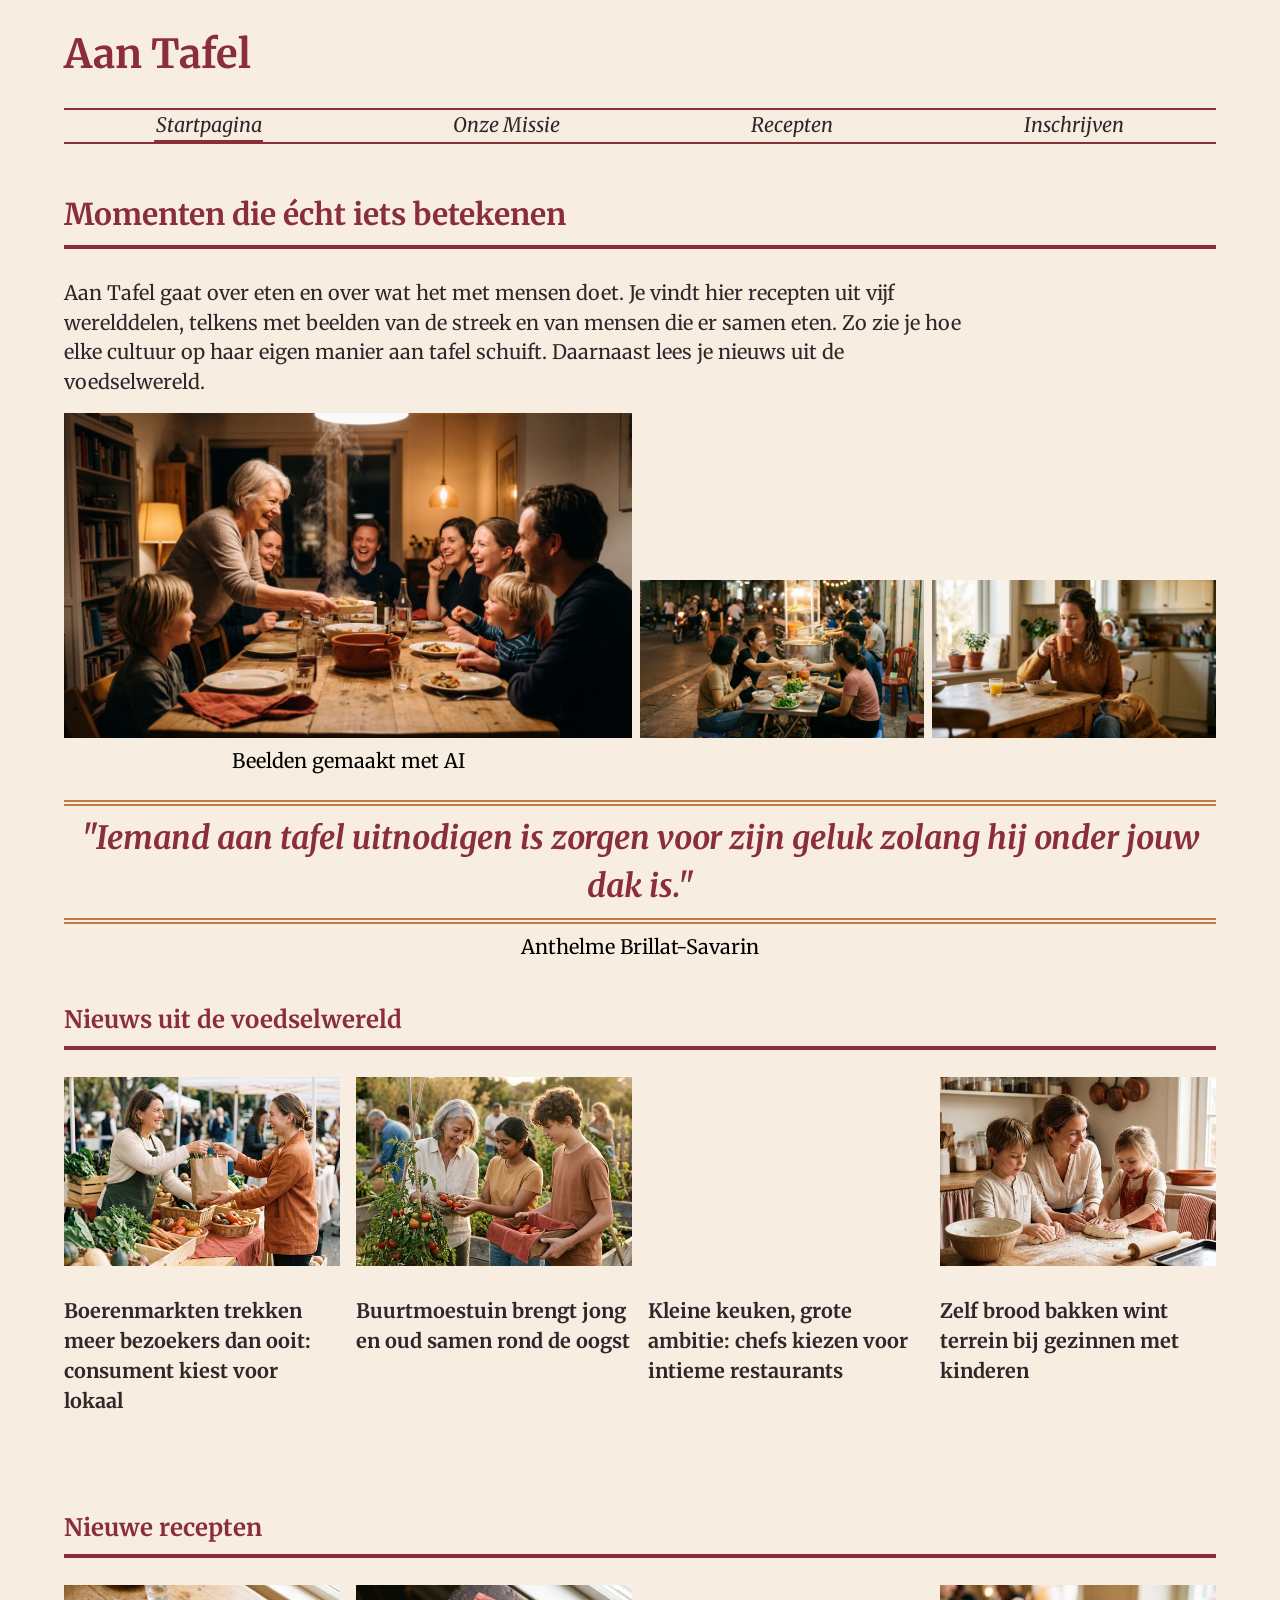
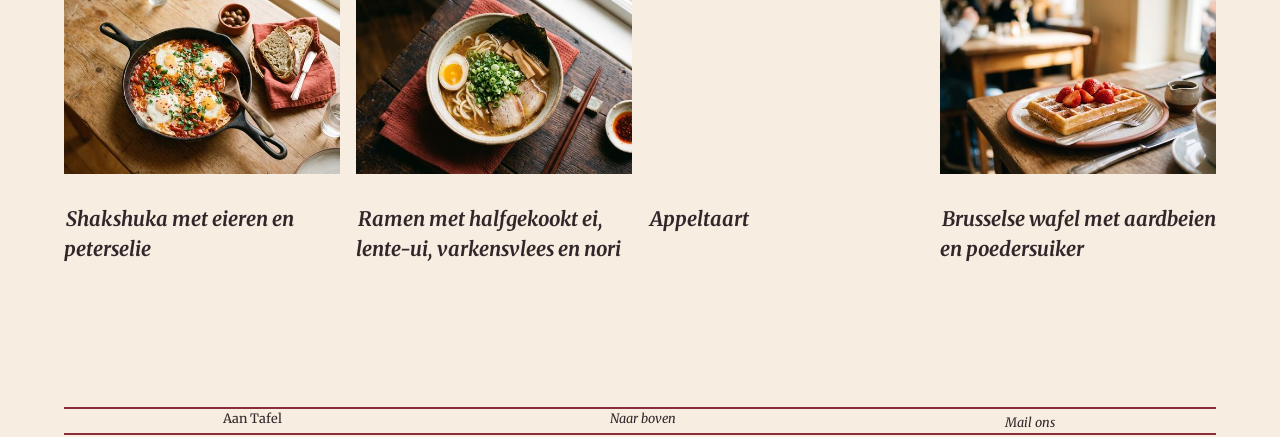
==== index.html @ e87b378e "Fix underlining bug, decrease lower big screen gap" ====
<!DOCTYPE html>
<html lang="nl">

<head>
    <meta charset="UTF-8">
    <meta name="viewport" content="width=device-width, initial-scale=1.0">
    <link rel="stylesheet" href="style.css">
    <title>Aan Tafel: startpagina</title>
</head>

<body>
    <header id="header">
        <h1>Aan Tafel</h1>
        <nav>
            <ul>
                <li id="current" class="make-header-underlining">
                    <a aria-current="page" href="index.html">Startpagina</a>
                </li>
                <li class="make-header-underlining">
                    <a href="onze-missie.html">Onze Missie</a>
                </li>
                <li>
                    <a href="recepten.html">Recepten</a>
                </li>
                <li>
                    <a href="inschrijven.html">Inschrijven</a>
                </li>
            </ul>
        </nav>
    </header>


    <main>


        <section class="homepage-top-pics">

            <h2>Momenten die écht iets betekenen</h2>
            <p>Aan Tafel gaat over eten en over wat het met mensen doet.
                Je vindt hier recepten uit vijf werelddelen, telkens met beelden van de streek
                en van mensen die er samen eten.
                Zo zie je hoe elke cultuur op haar eigen manier aan tafel schuift.
                Daarnaast lees je nieuws uit de voedselwereld.
            </p>


            <figure>

                <picture class="spans-for-tablet-desktop">
                    <source media="(min-width: 1024px)" srcset="img/startpagina/desktop/h1.jpg">
                    <source media="(min-width: 600px)" srcset="img/startpagina/tablet/h1.jpg">
                    <img src="img/startpagina/mobiel/h1.jpg" alt="Oma dient een dampend gerecht op aan een lachende familie van drie generaties.">
                </picture>

                <picture class="visible-from-tablet">
                    <source media="(min-width: 1024px)" srcset="img/startpagina/desktop/h2.jpg">
                    <img src="img/startpagina/tablet/h2.jpg" alt="Koppel deelt pasta en rode wijn aan een geruit tafelkleed in een trattoria.">
                </picture>

                <picture class="visible-from-tablet">
                    <source media="(min-width: 1024px)" srcset="img/startpagina/desktop/h3.jpg">
                    <img src="img/startpagina/tablet/h3.jpg" alt="Twee koppels delen mezze en vis op een terras aan zee bij zonsondergang.">
                </picture>

                <img class="visible-from-desktop" src="img/startpagina/desktop/h4.jpg" alt="Vrienden zitten 's avonds op lage plastic krukjes aan een straatkraampje in Hanoi en delen kommen pho en verse kruiden.">

                <img class="visible-from-desktop" src="img/startpagina/desktop/h5.jpg"
                    alt="Vrouw ontbijt met koffie aan de keukentafel terwijl haar golden retriever zijn kop op haar knie legt">

                <figcaption>Beelden gemaakt met AI</figcaption>

            </figure>

        </section>


        <figure>

            <blockquote>
                <p>"Iemand aan tafel uitnodigen is zorgen voor zijn geluk zolang
                    hij onder jouw dak is."
                </p>

            </blockquote>

            <figcaption>Anthelme Brillat-Savarin</figcaption>

        </figure>

        <section class="news">
            <h3>Nieuws uit de voedselwereld</h3>

            <article>
                <picture>
                    <source media="(min-width: 1024px)" srcset="img/startpagina/desktop/n1.jpg">
                    <source media="(min-width: 600px)" srcset="img/startpagina/tablet/n1.jpg">
                    <img src="img/startpagina/mobiel/n1.jpg"
                        alt="Verkoopster geeft een klant een papieren zak groenten mee op een boerenmarkt.">
                </picture>
                <h4>Boerenmarkten trekken meer bezoekers dan ooit: consument kiest voor lokaal</h4>
            </article>

            <article>
                <picture>
                    <source media="(min-width: 1024px)" srcset="img/startpagina/desktop/n2.jpg">
                    <source media="(min-width: 600px)" srcset="img/startpagina/tablet/n2.jpg">
                    <img src="img/startpagina/mobiel/n2.jpg"
                        alt="Buren van verschillende leeftijden oogsten samen tomaten in een buurttuin.">
                </picture>
                <h4>Buurtmoestuin brengt jong en oud samen rond de oogst</h4>
            </article>

            <article class="visible-from-tablet">
                <picture>
                    <source media="(min-width: 1024px)" srcset="img/startpagina/desktop/n3.jpg">
                    <img src="img/startpagina/tablet/n3.jpg"
                        alt="Chef werkt met een pincet een bord af in een kleine restaurantkeuken.">
                </picture>
                <h4>Kleine keuken, grote ambitie: chefs kiezen voor intieme restaurants</h4>
            </article>

            <article class="visible-from-desktop">

                <img src="img/startpagina/desktop/n4.jpg"
                    alt="Moeder en twee kinderen kneden samen brooddeeg op een bebloemde tafel.">

                <h4>Zelf brood bakken wint terrein bij gezinnen met kinderen</h4>
            </article>

        </section>


        <section class="new-recipes">

            <h3>Nieuwe recepten</h3>

            <article>
                <picture>
                    <source media="(min-width: 1024px)" srcset="img/startpagina/desktop/r1.jpg">
                    <source media="(min-width: 600px)" srcset="img/startpagina/tablet/r1.jpg">
                    <img src="img/startpagina/mobiel/r1.jpg"
                        alt="Shakshuka in een gietijzeren pan, met brood ernaast.">
                </picture>
                <h4><a href="recepten.html#shakshuka">Shakshuka met eieren en peterselie</a></h4>
            </article>

            <article>
                <picture>
                    <source media="(min-width: 1024px)" srcset="img/startpagina/desktop/r2.jpg">
                    <source media="(min-width: 600px)" srcset="img/startpagina/tablet/r2.jpg">
                    <img src="img/startpagina/mobiel/r2.jpg" alt="Ramen in een kom.">
                </picture>
                <h4><a href="recepten.html#ramen">Ramen met halfgekookt ei, lente-ui, varkensvlees en nori</a></h4>
            </article>

            <article class="visible-from-tablet">
                <picture>
                    <source media="(min-width: 1024px)" srcset="img/startpagina/desktop/r3.jpg">
                    <img src="img/startpagina/tablet/r3.jpg"
                        alt="Appeltaart met rasterdeeg op een geruit doek, met een stuk op een bordje.">
                </picture>
                <h4><a href="recepten.html#apple-pie">Appeltaart</a></h4>
            </article>

            <article class="visible-from-desktop">

                <img src="img/startpagina/desktop/r4.jpg" alt="Brusselse wafel in een gezellig café.">

                <h4><a href="recepten.html#waffle">Brusselse wafel met aardbeien en poedersuiker</a></h4>
            </article>

        </section>

    </main>


    <footer>

        <p>Aan Tafel</p>

        <a href="#header">Naar boven</a>

        <address>
            <a href="mailto:jonathan.smeets@student.ucll.be">Mail ons</a>
        </address>

    </footer>


</body>

</html>
---- style.css ----
@font-face{
    font-family: "merriweather";
    src: url("fonts/merriweather-bold-italic.woff2");
    font-weight: 700;
    font-style: italic;
}

@font-face{
    font-family: "merriweather";
    src: url("fonts/merriweather-bold.woff2");
    font-weight: 700;
    font-style: normal;
}

@font-face{
    font-family: "merriweather";
    src: url(fonts/merriweather-italic.woff2);
    font-weight: 400;
    font-style: italic;
}

@font-face{
    font-family: "merriweather";
    src: url(fonts/merriweather-regular.woff2);
    font-weight: 400;
    font-style: normal;
}

:root{
    --font-fam: "merriweather";
    --text-color:#33262A;
    --primary-accent: #8A2E3B;
    --secondary-accent: #C27A45;
    --background-color: #f7eee1;
    --primary-gap: 1.8rem;
    --secondary-gap: 1.5rem;
    --tertiary-gap: 1rem;
    --fourth-gap: 0.5rem;
    --par-line-height: 1.5;
    --font-size-extra-large: 2rem;
    --font-size-large: 1.5rem;
    --font-size-medium: 1.2rem;
    --font-size-regular: 1rem;
    --font-size-small: 0.8rem;
    --font-size-a: 1rem;
    --font-max-h1: 2.5rem;
    --font-max-h2: 1.875rem;
    --font-max-h3: 1.5rem;
    --font-max-h4: 1.245rem;
    --font-max-small: 1rem;
    --font-max-p: 1.245rem;
    --font-max-a: 1.245rem;
    --font-scaling-value: 1dvw;
    --special-small-margin: 0.1rem;
}

*{
    margin: 0;
    padding: 0;
    box-sizing: border-box;
}

nav ul{
    list-style: none;
}

img, picture, blockquote{
    max-width: 100%;
    max-height: 100%;
    height: 100%;
    width: 100%;
}

img{
    object-fit: cover;
}


body{
    display: flex;
    flex-direction: column;
    gap: var(--primary-gap);
    background-color: var(--background-color);
    font-family: var(--font-fam);
    min-height: 100dvh;
    line-height: var(--par-line-height);
}

section, article, aside, figure, main, div{
    display: grid;
}

main{
    gap: var(--secondary-gap);
}

main, header, footer{
    width: 96dvw;
    margin: auto;
}

section, article, aside{
    gap: var(--tertiary-gap);
}

figure{
    gap: var(--fourth-gap);
}

#current{
    border-bottom: 0.15rem solid var(--primary-accent);
}

ol{
    margin-left: 1rem;
}

li{
    max-width: 70ch;
}



/*Text related styling*/

em{
    font-family: var(--font-fam);
    font-weight: 700;
    margin-left: var(--special-small-margin);
    margin-right: var(--special-small-margin);
}

figcaption{
    font-size: clamp(var(--font-size-small), var(--font-scaling-value) + var(--font-size-small), var(--font-max-p));
}

p{
    font-family: var(--font-fam);
    color: var(--text-color);
    font-size: clamp(var(--font-size-regular), var(--font-scaling-value) + var(--font-size-regular), var(--font-max-p));
    max-width: 70ch;
}

h1, h2, h3, h4, h5{
    font-family: var(--font-fam);
    padding-bottom: 0.5rem;
}

h1, h2, h3{
    color: var(--primary-accent);
}

h1{
    font-size: clamp(var(--font-size-extra-large), var(--font-scaling-value) + var(--font-size-extra-large), var(--font-max-h1));
    margin-top: 1.5rem;
    margin-bottom: 1rem;

}

h2, h3{
    border-bottom: 0.25rem solid var(--primary-accent);
    width: 100%;
}

h2{
    font-size: clamp(var(--font-size-large), var(--font-scaling-value) + var(--font-size-large), var(--font-max-h2));
    margin-top: 1.2rem;
    margin-bottom: 0.8rem;
}

h3{
    font-size: clamp(var(--font-size-medium), var(--font-scaling-value) + (var(--font-size-medium)), var(--font-max-h3));
    margin-top: 1rem;
    margin-bottom: 0.7rem;
}


h4{
    font-size: clamp(var(--font-size-regular), var(--font-scaling-value) + var(--font-size-medium), var(--font-max-h4));
    color: var(--text-color);
    margin-top: 0.9rem;
    margin-bottom: 0.6rem;
}

h5{
    margin-top: 0.8rem;
    margin-bottom: 0.4rem;
    font-size: clamp(var(--font-size-regular), var(--font-scaling-value) + var(--font-size-regular), var(--font-max-h4));
}

button, label{
    font-family: var(--font-fam);

}

label, button{
    font-size: clamp(var(--font-size-regular), var(--font-scaling-value) + var(--font-size-regular), var(--font-size-large));

}


button{
    font-size: clamp(var(--font-size-regular), var(--font-scaling-value) + var(--font-size-regular), var(--font-size-large));
    color: var(--text-color);
    background-color: var(--background-color);
    transition: all 1s ease-in-out;
}

button:hover{
    color: var(--primary-accent);
    background-color: var(--secondary-accent);
}

a:link, a:visited{
    color: var(--text-color);
    font-size: clamp(var(--font-size-a), var(--font-scaling-value) + var(--font-size-a), var(--font-max-a));
    text-decoration: none;
    font-family: var(--font-fam);
    font-style: italic;
    margin-left: var(--special-small-margin);
    margin-right: var(--special-small-margin);
}



a:hover{
    color: var(--primary-accent);
    text-decoration: underline solid var(--primary-accent) 0.05rem;
}


/*HEADER and FOOTER*/

header nav ul{
    display: grid;
    grid-template-columns: repeat(2, 1fr);
    border-top: 0.15rem solid var(--primary-accent);
    border-bottom: 0.15rem solid var(--primary-accent);
}

.make-header-underlining{
    border-bottom: 0.1rem dashed var(--secondary-accent);
}

header{
    display: flex;
    flex-direction: column;
    column-gap: var(--fourth-gap);
}

footer{
    display: flex;
    justify-content: space-evenly;
    border-top: 0.15rem solid var(--primary-accent);
    border-bottom: 0.15rem solid var(--primary-accent);
}


footer p, footer a:link{
    font-size: var(--font-size-small);
}

/*WEBPAGES*/

/*HOMEPAGE*/

.homepage-top-pics{
    grid-template-columns: 1fr;
}

/*BLOCKQUOTE*/

blockquote{
    display: flex;
    flex-flow: column wrap;
    border-top: 0.4rem double var(--secondary-accent);
    border-bottom: 0.4rem double var(--secondary-accent);
    padding-top: 0.5rem;
    padding-bottom: 0.5rem;
}

blockquote p{
    font-family: var(--font-fam);
    font-style: italic;
    font-weight: 700;
    font-size: clamp(var(--font-size-medium), var(--font-scaling-value) + var(--font-size-medium), var(--font-max-h1));
    color: var(--primary-accent);
    text-align: center;
}

blockquote p, blockquote, figcaption, .mission, .recipe-article{
    margin: auto;
}

#savarin{
    font-size: clamp(var(--font-size-small), var(--font-scaling-value) + var(--font-size-small), var(--font-max-small));
}

/*"INSCHRIJVEN" PAGE*/

form{
    display: grid;
    margin: auto;
    width: 50dvh;
    gap: var(--primary-gap);
    background-color: var(--background-color);
}

.form-group{
    display: grid;
}

/*hides or shows content based based on screen size*/

    .visible-from-tablet, .visible-from-desktop{
        display: none;
    }



/*MEDIA QUERIES*/


@media (min-width: 380px){

    main, header, footer{
        width: 90dvw;
        margin: auto;
    }
}


/*REGULAR PHONE SIZE*/



/*TABLET SIZE*/

@media (min-width: 600px){

    /*HEADER AND FOOTER START*/

    header nav ul, footer{
        display: flex;
        column-gap: var(--fourth-gap);
        justify-content: space-between;
    }
    .make-header-underlining{
        border-bottom: none;
    }

    /*HEADER AND FOOTER END*/

    article.visible-from-tablet{
        display: grid;
    }

    img.visible-from-tablet, picture.visible-from-tablet{
        display: block;
    }


    /*start of homepage*/

    .homepage-top-pics figure{
        grid-template-columns: 2fr 1fr;
        grid-template-rows: repeat(2, 1fr);
    }

    .news, .new-recipes{
        grid-template-columns: repeat(3, 1fr);
        grid-template-rows: 0.2fr 1.8fr;
    }

    .news h3, .new-recipes h3{
        grid-area: 1 / 1 / 2 / 4;
    }

    .news article, .new-recipes article{
        grid-template-columns: 1fr;
        grid-template-rows: repeat(2, 1fr);

    }

    /*one of the homepage pics spans*/

    .spans-for-tablet-desktop{
        grid-area: 1 / 1 / 3 / 2;
    }

    /*end of homepage*/

    nav ul, footer{
        justify-content: space-evenly;
    }

    /*start of "onze missie" page*/

    .mission-top-pics, .mission-bottom-pics{
        grid-template-columns: repeat(2, 1fr);
    }

    .mission-top-pics figcaption, .mission-bottom-pics figcaption, .recipe-article figcaption{
        grid-area: 2 / 1 / 3 / 3;
    }

    /*end of "onze missie" page*/

    /*start of "recepten" page*/

    .recipe-article figure{
        grid-template-columns: repeat(2, 1fr);
    }

    .prep-section ol, .ingredient-section ul{
        display: grid;
        gap: var(--fourth-gap);
    }

    .ingredient-section ul{
        justify-self: start;
    }
    /*end of "recepten" page*/

    /*start of "inschrijven" page*/

}

    /*end of "inschrijven" page*/



/*DESKTOP SIZE*/


@media (min-width: 1024px){

    article.visible-from-desktop{
        display: grid;
    }

    picture.visible-from-desktop, img.visible-from-desktop{
        display: block;
    }

    nav ul, footer{
        justify-content: space-around;
    }

    header nav ul{
        justify-content: space-around;
    }

    /*HOMEPAGE START*/

    .homepage-top-pics figure{
        grid-template-columns: 2fr 1fr 1fr;
    }

    .news, .new-recipes{
        grid-template-rows: 0.2fr 1.8fr;
        grid-template-columns: repeat(4, 1fr);
    }

    .news h3, .new-recipes h3{
        grid-area: 1 / 1 / 2 / 5;
    }

    /*HOMEPAGE END*/

    /*"ONZE MISSIE" START*/

    .mission-top-pics, .mission-bottom-pics, .picture-section{
        grid-template-columns: repeat(4, 1fr);
        grid-template-rows: 1fr;
    }

    .mission-top-pics figcaption, .mission-bottom-pics figcaption{
        grid-area: 2 / 1 / 3 / 5;
    }

    .mission{
        margin-top: 5rem;
        margin-bottom: 5rem;
    }

    /*"ONZE MISSIE" END*/

    /*"RECEPTEN" START*/

    .recipe-article figure{
        grid-template-columns: repeat(2, 1fr);
        grid-template-rows:  1fr 1fr 0.2fr;
    }

    .recipe-article div{
        grid-template-columns: repeat(2, 1fr);
    }

    .prep-section, .ingredient-section{
        display: flex;
        flex-direction: column;
    }

    .recipe-article figcaption{
        grid-area: 3 / 1 / 4 / 3;
    }

    .recipe-article{
        width: 90%;
    }

    /*"RECEPTEN" END*/

    /*"INSCHRIJVEN" START*/

    .subscription{
        gap: var(--primary-gap);
    }

    /*"INSCHRIJVEN" END"*/
}

/*Roughly 40% or more laptop would have this screen width size*/
@media(min-width: 1300px){

    /*These settings lower the distance between content in the news
    and new-recipes sections. Without these the distance would be obviously
    large on around 40% or more laptops.*/
    .news, .new-recipes{
        grid-template-rows: 0.2fr 1.8fr;
        grid-template-columns: repeat(4, 1fr);
    }

    .news h3, .new-recipes h3{
        grid-area: 1 / 1 / 2 / 5;
    }

    .news article, .new-recipes article{
        grid-template-rows: 1fr 0.5fr;
    }

    body, main{
        gap: var(--fourth-gap);
    }
}
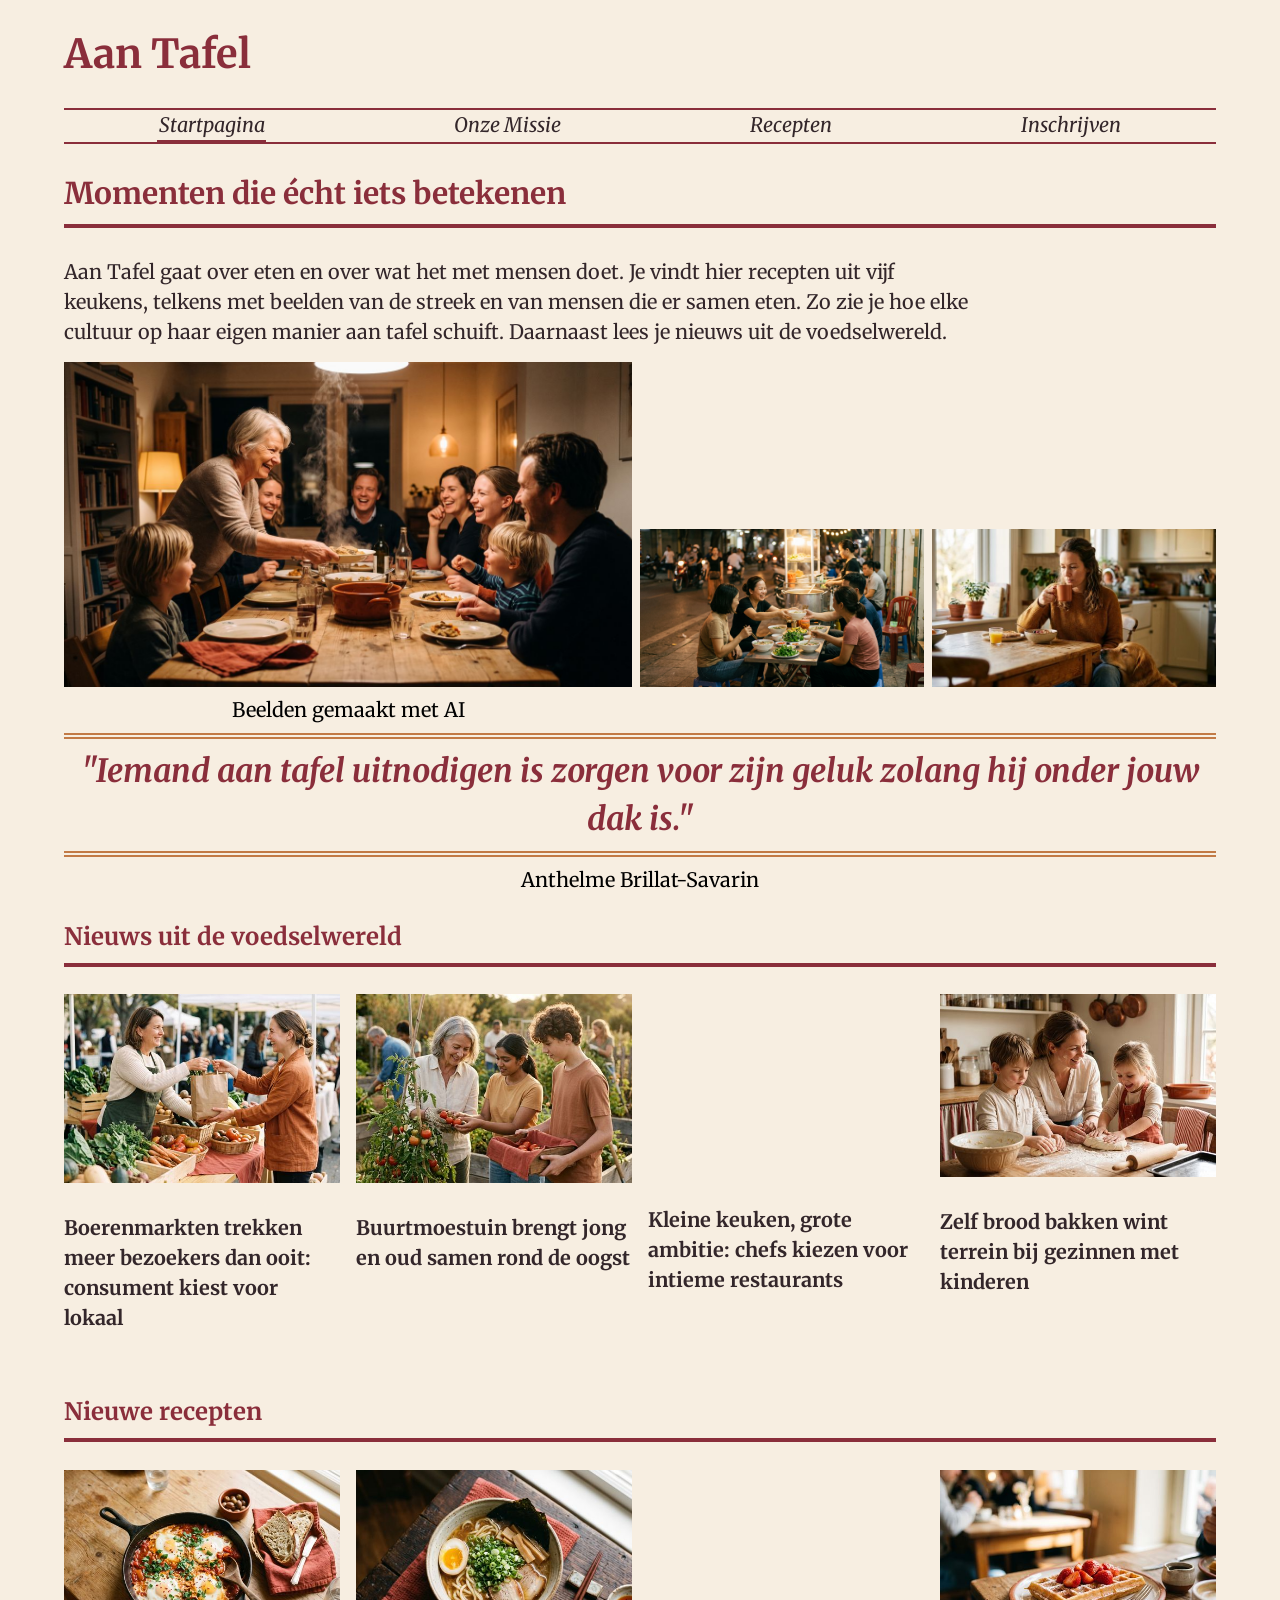
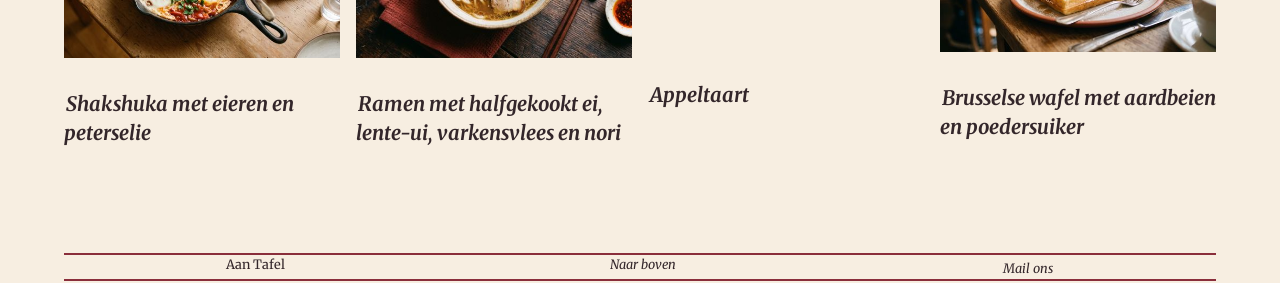
==== commit cccd8f9d: "Starting dry clean" ====
--- a/index.html
+++ b/index.html
@@ -37,7 +37,7 @@
 
             <h2>Momenten die écht iets betekenen</h2>
             <p>Aan Tafel gaat over eten en over wat het met mensen doet.
-                Je vindt hier recepten uit vijf werelddelen, telkens met beelden van de streek
+                Je vindt hier recepten uit vijf keukens, telkens met beelden van de streek
                 en van mensen die er samen eten.
                 Zo zie je hoe elke cultuur op haar eigen manier aan tafel schuift.
                 Daarnaast lees je nieuws uit de voedselwereld.
@@ -90,6 +90,9 @@
         <section class="news">
             <h3>Nieuws uit de voedselwereld</h3>
 
+            <!-- This news section is placeholder content. It would require
+             another page. Which was beyond the scope of this project. Give time constraints.
+             I didn't want to add "fake" links. So I just made the headers without them. -->
             <article>
                 <picture>
                     <source media="(min-width: 1024px)" srcset="img/startpagina/desktop/n1.jpg">
--- a/style.css
+++ b/style.css
@@ -27,7 +27,7 @@
 }
 
 :root{
-    --font-fam: "merriweather";
+    --font-fam: "merriweather", serif;
     --text-color:#33262A;
     --primary-accent: #8A2E3B;
     --secondary-accent: #C27A45;
@@ -52,6 +52,8 @@
     --font-max-a: 1.245rem;
     --font-scaling-value: 1dvw;
     --special-small-margin: 0.1rem;
+    --clamp-min: 0rem;
+    --clamp-max: 0rem;
 }
 
 *{
@@ -64,7 +66,7 @@
     list-style: none;
 }
 
-img, picture, blockquote{
+img, picture{
     max-width: 100%;
     max-height: 100%;
     height: 100%;
@@ -81,7 +83,6 @@
     flex-direction: column;
     gap: var(--primary-gap);
     background-color: var(--background-color);
-    font-family: var(--font-fam);
     min-height: 100dvh;
     line-height: var(--par-line-height);
 }
@@ -111,7 +112,7 @@
     border-bottom: 0.15rem solid var(--primary-accent);
 }
 
-ol{
+ol, .recipe-article ul{
     margin-left: 1rem;
 }
 
@@ -123,26 +124,38 @@
 
 /*Text related styling*/
 
+body, button, input{
+    font-family: var(--font-fam);
+}
+
 em{
-    font-family: var(--font-fam);
     font-weight: 700;
     margin-left: var(--special-small-margin);
     margin-right: var(--special-small-margin);
 }
+/*clamps start*/
+figcaption, p{
+    font-size: clamp(var(--clamp-min), var(--font-scaling-value) + var(--clamp-min), var(--clamp-max));
+}
 
 figcaption{
-    font-size: clamp(var(--font-size-small), var(--font-scaling-value) + var(--font-size-small), var(--font-max-p));
+    --clamp-min: var(--font-size-small);
+    --clamp-max: var(--font-max-p);
 }
 
 p{
-    font-family: var(--font-fam);
+    --clamp-min: var(--font-size-regular);
+    --clamp-max: var(--font-max-p);
+}
+
+/*clamps end*/
+
+p{
     color: var(--text-color);
-    font-size: clamp(var(--font-size-regular), var(--font-scaling-value) + var(--font-size-regular), var(--font-max-p));
     max-width: 70ch;
 }
 
 h1, h2, h3, h4, h5{
-    font-family: var(--font-fam);
     padding-bottom: 0.5rem;
 }
 
@@ -188,11 +201,6 @@
     font-size: clamp(var(--font-size-regular), var(--font-scaling-value) + var(--font-size-regular), var(--font-max-h4));
 }
 
-button, label{
-    font-family: var(--font-fam);
-
-}
-
 label, button{
     font-size: clamp(var(--font-size-regular), var(--font-scaling-value) + var(--font-size-regular), var(--font-size-large));
 
@@ -200,14 +208,13 @@
 
 
 button{
-    font-size: clamp(var(--font-size-regular), var(--font-scaling-value) + var(--font-size-regular), var(--font-size-large));
     color: var(--text-color);
     background-color: var(--background-color);
     transition: all 1s ease-in-out;
 }
 
 button:hover{
-    color: var(--primary-accent);
+    color: var(--text-color);
     background-color: var(--secondary-accent);
 }
 
@@ -215,7 +222,6 @@
     color: var(--text-color);
     font-size: clamp(var(--font-size-a), var(--font-scaling-value) + var(--font-size-a), var(--font-max-a));
     text-decoration: none;
-    font-family: var(--font-fam);
     font-style: italic;
     margin-left: var(--special-small-margin);
     margin-right: var(--special-small-margin);
@@ -245,7 +251,6 @@
 header{
     display: flex;
     flex-direction: column;
-    column-gap: var(--fourth-gap);
 }
 
 footer{
@@ -256,9 +261,10 @@
 }
 
 
-footer p, footer a:link{
+footer p, footer a:link, footer a:visited{
     font-size: var(--font-size-small);
 }
+
 
 /*WEBPAGES*/
 
@@ -280,7 +286,6 @@
 }
 
 blockquote p{
-    font-family: var(--font-fam);
     font-style: italic;
     font-weight: 700;
     font-size: clamp(var(--font-size-medium), var(--font-scaling-value) + var(--font-size-medium), var(--font-max-h1));
@@ -288,27 +293,53 @@
     text-align: center;
 }
 
-blockquote p, blockquote, figcaption, .mission, .recipe-article{
+blockquote p, blockquote, figcaption, .mission, .recipe-article, form button{
     margin: auto;
 }
 
-#savarin{
-    font-size: clamp(var(--font-size-small), var(--font-scaling-value) + var(--font-size-small), var(--font-max-small));
-}
+/*RECIPES PAGE*/
+
 
 /*"INSCHRIJVEN" PAGE*/
 
 form{
     display: grid;
-    margin: auto;
-    width: 50dvh;
+    width: 70dvw;
     gap: var(--primary-gap);
     background-color: var(--background-color);
 }
 
-.form-group{
+form div{
     display: grid;
 }
+
+form button{
+    width: fit-content;
+    padding: 0.5rem;
+}
+
+.checkbox-section{
+    gap: var(--fourth-gap);
+}
+
+.checkbox-section input{
+    grid-column: 2 / 3;
+}
+
+input[type="checkbox"]{
+    accent-color: var(--primary-accent);
+}
+
+input{
+    color: var(--primary-accent);
+    font-size: large;
+}
+
+
+
+
+
+
 
 /*hides or shows content based based on screen size*/
 
@@ -342,8 +373,7 @@
 
     header nav ul, footer{
         display: flex;
-        column-gap: var(--fourth-gap);
-        justify-content: space-between;
+        justify-content: space-evenly;
     }
     .make-header-underlining{
         border-bottom: none;
@@ -369,7 +399,7 @@
 
     .news, .new-recipes{
         grid-template-columns: repeat(3, 1fr);
-        grid-template-rows: 0.2fr 1.8fr;
+        grid-template-rows: 1fr 5fr;
     }
 
     .news h3, .new-recipes h3{
@@ -390,10 +420,6 @@
 
     /*end of homepage*/
 
-    nav ul, footer{
-        justify-content: space-evenly;
-    }
-
     /*start of "onze missie" page*/
 
     .mission-top-pics, .mission-bottom-pics{
@@ -443,11 +469,7 @@
         display: block;
     }
 
-    nav ul, footer{
-        justify-content: space-around;
-    }
-
-    header nav ul{
+    header nav ul, footer{
         justify-content: space-around;
     }
 
@@ -458,7 +480,6 @@
     }
 
     .news, .new-recipes{
-        grid-template-rows: 0.2fr 1.8fr;
         grid-template-columns: repeat(4, 1fr);
     }
 
@@ -470,7 +491,7 @@
 
     /*"ONZE MISSIE" START*/
 
-    .mission-top-pics, .mission-bottom-pics, .picture-section{
+    .mission-top-pics, .mission-bottom-pics{
         grid-template-columns: repeat(4, 1fr);
         grid-template-rows: 1fr;
     }
@@ -489,7 +510,6 @@
     /*"RECEPTEN" START*/
 
     .recipe-article figure{
-        grid-template-columns: repeat(2, 1fr);
         grid-template-rows:  1fr 1fr 0.2fr;
     }
 
@@ -518,29 +538,39 @@
         gap: var(--primary-gap);
     }
 
+
     /*"INSCHRIJVEN" END"*/
 }
 
 /*Roughly 40% or more laptop would have this screen width size*/
-@media(min-width: 1300px){
+@media(min-width: 1250px){
+
+    body, main{
+        gap: var(--fourth-gap);
+    }
+
+    /*HOMEPAGE START*/
 
     /*These settings lower the distance between content in the news
     and new-recipes sections. Without these the distance would be obviously
     large on around 40% or more laptops.*/
-    .news, .new-recipes{
-        grid-template-rows: 0.2fr 1.8fr;
-        grid-template-columns: repeat(4, 1fr);
-    }
-
-    .news h3, .new-recipes h3{
-        grid-area: 1 / 1 / 2 / 5;
-    }
+
 
     .news article, .new-recipes article{
-        grid-template-rows: 1fr 0.5fr;
-    }
-
-    body, main{
-        gap: var(--fourth-gap);
-    }
-}
+        grid-template-rows: 0.5fr 0.4fr;
+    }
+
+    /*HOMEPAGE END*/
+
+    .recipe-article picture, .recipe-article img{
+        max-width: 35dvw;
+        max-height: 40dvh;
+        margin: auto;
+    }
+
+    .recipe-article figure{
+        grid-template-columns: repeat(2, 1fr);
+        grid-template-rows: 0.8fr 0.2fr;
+    }
+
+}
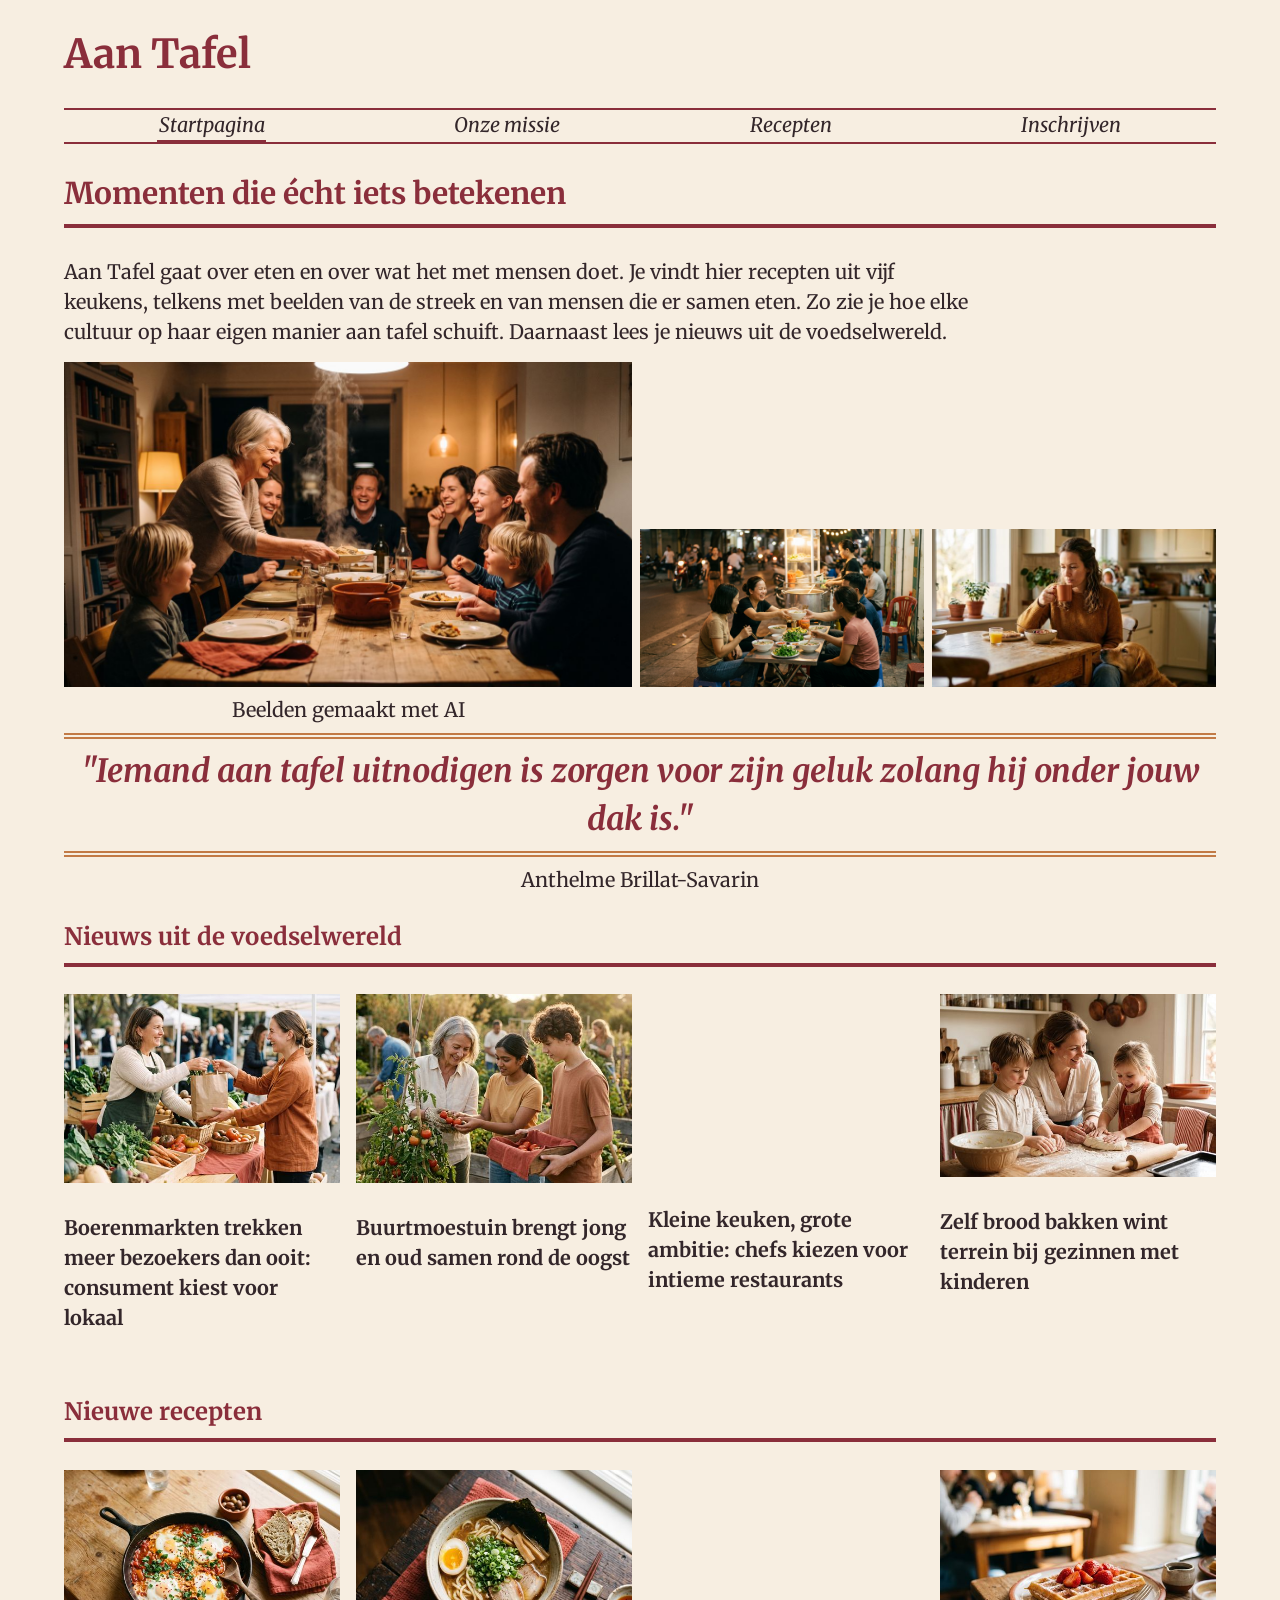
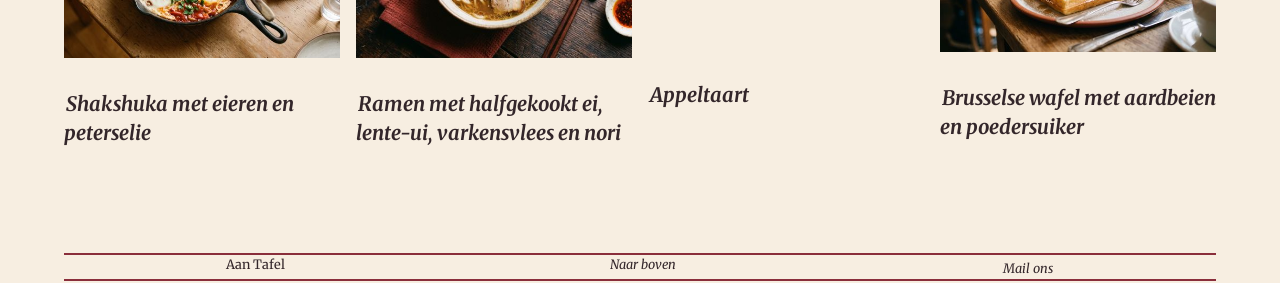
==== commit 4c7cb4a0: "Fix header content and webkit invisibility, etc" ====
--- a/index.html
+++ b/index.html
@@ -17,7 +17,7 @@
                     <a aria-current="page" href="index.html">Startpagina</a>
                 </li>
                 <li class="make-header-underlining">
-                    <a href="onze-missie.html">Onze Missie</a>
+                    <a href="onze-missie.html">Onze missie</a>
                 </li>
                 <li>
                     <a href="recepten.html">Recepten</a>
@@ -87,7 +87,7 @@
 
         </figure>
 
-        <section class="news">
+        <section class="news news-new-recipes">
             <h3>Nieuws uit de voedselwereld</h3>
 
             <!-- This news section is placeholder content. It would require
@@ -133,7 +133,7 @@
         </section>
 
 
-        <section class="new-recipes">
+        <section class="new-recipes news-new-recipes">
 
             <h3>Nieuwe recepten</h3>
 
--- a/style.css
+++ b/style.css
@@ -14,14 +14,14 @@
 
 @font-face{
     font-family: "merriweather";
-    src: url(fonts/merriweather-italic.woff2);
+    src: url("fonts/merriweather-italic.woff2");
     font-weight: 400;
     font-style: italic;
 }
 
 @font-face{
     font-family: "merriweather";
-    src: url(fonts/merriweather-regular.woff2);
+    src: url("fonts/merriweather-regular.woff2");
     font-weight: 400;
     font-style: normal;
 }
@@ -47,13 +47,13 @@
     --font-max-h2: 1.875rem;
     --font-max-h3: 1.5rem;
     --font-max-h4: 1.245rem;
-    --font-max-small: 1rem;
     --font-max-p: 1.245rem;
     --font-max-a: 1.245rem;
     --font-scaling-value: 1dvw;
     --special-small-margin: 0.1rem;
     --clamp-min: 0rem;
     --clamp-max: 0rem;
+    --clamp-ideal: 0rem;
 }
 
 *{
@@ -67,9 +67,9 @@
 }
 
 img, picture{
-    max-width: 100%;
     max-height: 100%;
     height: 100%;
+    /*Instead max-width because the images didn't fill the space as desired*/
     width: 100%;
 }
 
@@ -108,7 +108,7 @@
     gap: var(--fourth-gap);
 }
 
-#current{
+#current, header nav ul, footer{
     border-bottom: 0.15rem solid var(--primary-accent);
 }
 
@@ -126,15 +126,16 @@
 
 body, button, input{
     font-family: var(--font-fam);
+    color: var(--text-color);
 }
 
 em{
     font-weight: 700;
-    margin-left: var(--special-small-margin);
-    margin-right: var(--special-small-margin);
-}
-/*clamps start*/
-figcaption, p{
+    margin-inline: var(--special-small-margin);
+}
+
+/*clamps*/
+figcaption, p, h1, h2, h3, h4, h5, label, button{
     font-size: clamp(var(--clamp-min), var(--font-scaling-value) + var(--clamp-min), var(--clamp-max));
 }
 
@@ -148,10 +149,37 @@
     --clamp-max: var(--font-max-p);
 }
 
-/*clamps end*/
+h1{
+    --clamp-min: var(--font-size-extra-large);
+    --clamp-max: var(--font-max-h1);
+}
+
+h2{
+    --clamp-min: var(--font-size-large);
+    --clamp-max: var(--font-max-h2);
+}
+
+h3{
+    --clamp-min: var(--font-size-medium);
+    --clamp-max: var(--font-max-h3);
+}
+
+h4{
+    --clamp-min: var(--font-size-medium);
+    --clamp-max: var(--font-max-h4);
+}
+
+h5{
+    --clamp-min: var(--font-size-regular);
+    --clamp-max: var(--font-max-h4);
+}
+
+label, button{
+    --clamp-min: var(--font-size-regular);
+    --clamp-max: var(--font-size-large);
+}
 
 p{
-    color: var(--text-color);
     max-width: 70ch;
 }
 
@@ -164,10 +192,8 @@
 }
 
 h1{
-    font-size: clamp(var(--font-size-extra-large), var(--font-scaling-value) + var(--font-size-extra-large), var(--font-max-h1));
     margin-top: 1.5rem;
     margin-bottom: 1rem;
-
 }
 
 h2, h3{
@@ -176,21 +202,17 @@
 }
 
 h2{
-    font-size: clamp(var(--font-size-large), var(--font-scaling-value) + var(--font-size-large), var(--font-max-h2));
     margin-top: 1.2rem;
     margin-bottom: 0.8rem;
 }
 
 h3{
-    font-size: clamp(var(--font-size-medium), var(--font-scaling-value) + (var(--font-size-medium)), var(--font-max-h3));
     margin-top: 1rem;
     margin-bottom: 0.7rem;
 }
 
 
 h4{
-    font-size: clamp(var(--font-size-regular), var(--font-scaling-value) + var(--font-size-medium), var(--font-max-h4));
-    color: var(--text-color);
     margin-top: 0.9rem;
     margin-bottom: 0.6rem;
 }
@@ -198,42 +220,29 @@
 h5{
     margin-top: 0.8rem;
     margin-bottom: 0.4rem;
-    font-size: clamp(var(--font-size-regular), var(--font-scaling-value) + var(--font-size-regular), var(--font-max-h4));
-}
-
-label, button{
-    font-size: clamp(var(--font-size-regular), var(--font-scaling-value) + var(--font-size-regular), var(--font-size-large));
-
-}
-
+}
 
 button{
-    color: var(--text-color);
     background-color: var(--background-color);
     transition: all 1s ease-in-out;
 }
 
 button:hover{
-    color: var(--text-color);
     background-color: var(--secondary-accent);
 }
 
 a:link, a:visited{
     color: var(--text-color);
-    font-size: clamp(var(--font-size-a), var(--font-scaling-value) + var(--font-size-a), var(--font-max-a));
     text-decoration: none;
     font-style: italic;
-    margin-left: var(--special-small-margin);
-    margin-right: var(--special-small-margin);
-}
-
-
+    margin-inline: var(--special-small-margin);
+    font-size: clamp(var(--font-size-a), var(--font-scaling-value) + var(--font-size-a), var(--font-max-a));
+}
 
 a:hover{
     color: var(--primary-accent);
     text-decoration: underline solid var(--primary-accent) 0.05rem;
 }
-
 
 /*HEADER and FOOTER*/
 
@@ -241,7 +250,6 @@
     display: grid;
     grid-template-columns: repeat(2, 1fr);
     border-top: 0.15rem solid var(--primary-accent);
-    border-bottom: 0.15rem solid var(--primary-accent);
 }
 
 .make-header-underlining{
@@ -257,9 +265,7 @@
     display: flex;
     justify-content: space-evenly;
     border-top: 0.15rem solid var(--primary-accent);
-    border-bottom: 0.15rem solid var(--primary-accent);
-}
-
+}
 
 footer p, footer a:link, footer a:visited{
     font-size: var(--font-size-small);
@@ -270,19 +276,15 @@
 
 /*HOMEPAGE*/
 
-.homepage-top-pics{
-    grid-template-columns: 1fr;
-}
+
 
 /*BLOCKQUOTE*/
 
 blockquote{
     display: flex;
     flex-flow: column wrap;
-    border-top: 0.4rem double var(--secondary-accent);
-    border-bottom: 0.4rem double var(--secondary-accent);
-    padding-top: 0.5rem;
-    padding-bottom: 0.5rem;
+    border-block: 0.4rem double var(--secondary-accent);
+    padding-block: 0.5rem;
 }
 
 blockquote p{
@@ -306,11 +308,8 @@
     display: grid;
     width: 70dvw;
     gap: var(--primary-gap);
-    background-color: var(--background-color);
-}
-
-form div{
-    display: grid;
+    margin: auto;
+    padding-block: 5dvw;
 }
 
 form button{
@@ -332,14 +331,8 @@
 
 input{
     color: var(--primary-accent);
-    font-size: large;
-}
-
-
-
-
-
-
+    font-size: var(--font-size-large);
+}
 
 /*hides or shows content based based on screen size*/
 
@@ -347,23 +340,14 @@
         display: none;
     }
 
-
-
 /*MEDIA QUERIES*/
-
 
 @media (min-width: 380px){
 
     main, header, footer{
         width: 90dvw;
-        margin: auto;
-    }
-}
-
-
-/*REGULAR PHONE SIZE*/
-
-
+    }
+}
 
 /*TABLET SIZE*/
 
@@ -371,7 +355,7 @@
 
     /*HEADER AND FOOTER START*/
 
-    header nav ul, footer{
+    header nav ul{
         display: flex;
         justify-content: space-evenly;
     }
@@ -397,17 +381,16 @@
         grid-template-rows: repeat(2, 1fr);
     }
 
-    .news, .new-recipes{
+    .news-new-recipes{
         grid-template-columns: repeat(3, 1fr);
         grid-template-rows: 1fr 5fr;
     }
 
     .news h3, .new-recipes h3{
-        grid-area: 1 / 1 / 2 / 4;
+        grid-area: 1 / 1 / 2 / -1;
     }
 
     .news article, .new-recipes article{
-        grid-template-columns: 1fr;
         grid-template-rows: repeat(2, 1fr);
 
     }
@@ -422,12 +405,12 @@
 
     /*start of "onze missie" page*/
 
-    .mission-top-pics, .mission-bottom-pics{
+    .mission-tb-pics{
         grid-template-columns: repeat(2, 1fr);
     }
 
-    .mission-top-pics figcaption, .mission-bottom-pics figcaption, .recipe-article figcaption{
-        grid-area: 2 / 1 / 3 / 3;
+    .mission-tb-pics figcaption, .recipe-article figcaption{
+        grid-area: 2 / 1 / 3 / -1;
     }
 
     /*end of "onze missie" page*/
@@ -448,13 +431,7 @@
     }
     /*end of "recepten" page*/
 
-    /*start of "inschrijven" page*/
-
-}
-
-    /*end of "inschrijven" page*/
-
-
+}
 
 /*DESKTOP SIZE*/
 
@@ -479,25 +456,21 @@
         grid-template-columns: 2fr 1fr 1fr;
     }
 
-    .news, .new-recipes{
+    .news-new-recipes{
         grid-template-columns: repeat(4, 1fr);
     }
 
-    .news h3, .new-recipes h3{
-        grid-area: 1 / 1 / 2 / 5;
-    }
-
     /*HOMEPAGE END*/
 
     /*"ONZE MISSIE" START*/
 
-    .mission-top-pics, .mission-bottom-pics{
+    .mission-tb-pics{
         grid-template-columns: repeat(4, 1fr);
         grid-template-rows: 1fr;
     }
 
-    .mission-top-pics figcaption, .mission-bottom-pics figcaption{
-        grid-area: 2 / 1 / 3 / 5;
+    .mission-tb-pics figcaption{
+        grid-area: 2 / 1 / 3 / -1;
     }
 
     .mission{
@@ -523,7 +496,7 @@
     }
 
     .recipe-article figcaption{
-        grid-area: 3 / 1 / 4 / 3;
+        grid-area: 3 / 1 / 4 / -1;
     }
 
     .recipe-article{
@@ -569,7 +542,6 @@
     }
 
     .recipe-article figure{
-        grid-template-columns: repeat(2, 1fr);
         grid-template-rows: 0.8fr 0.2fr;
     }
 
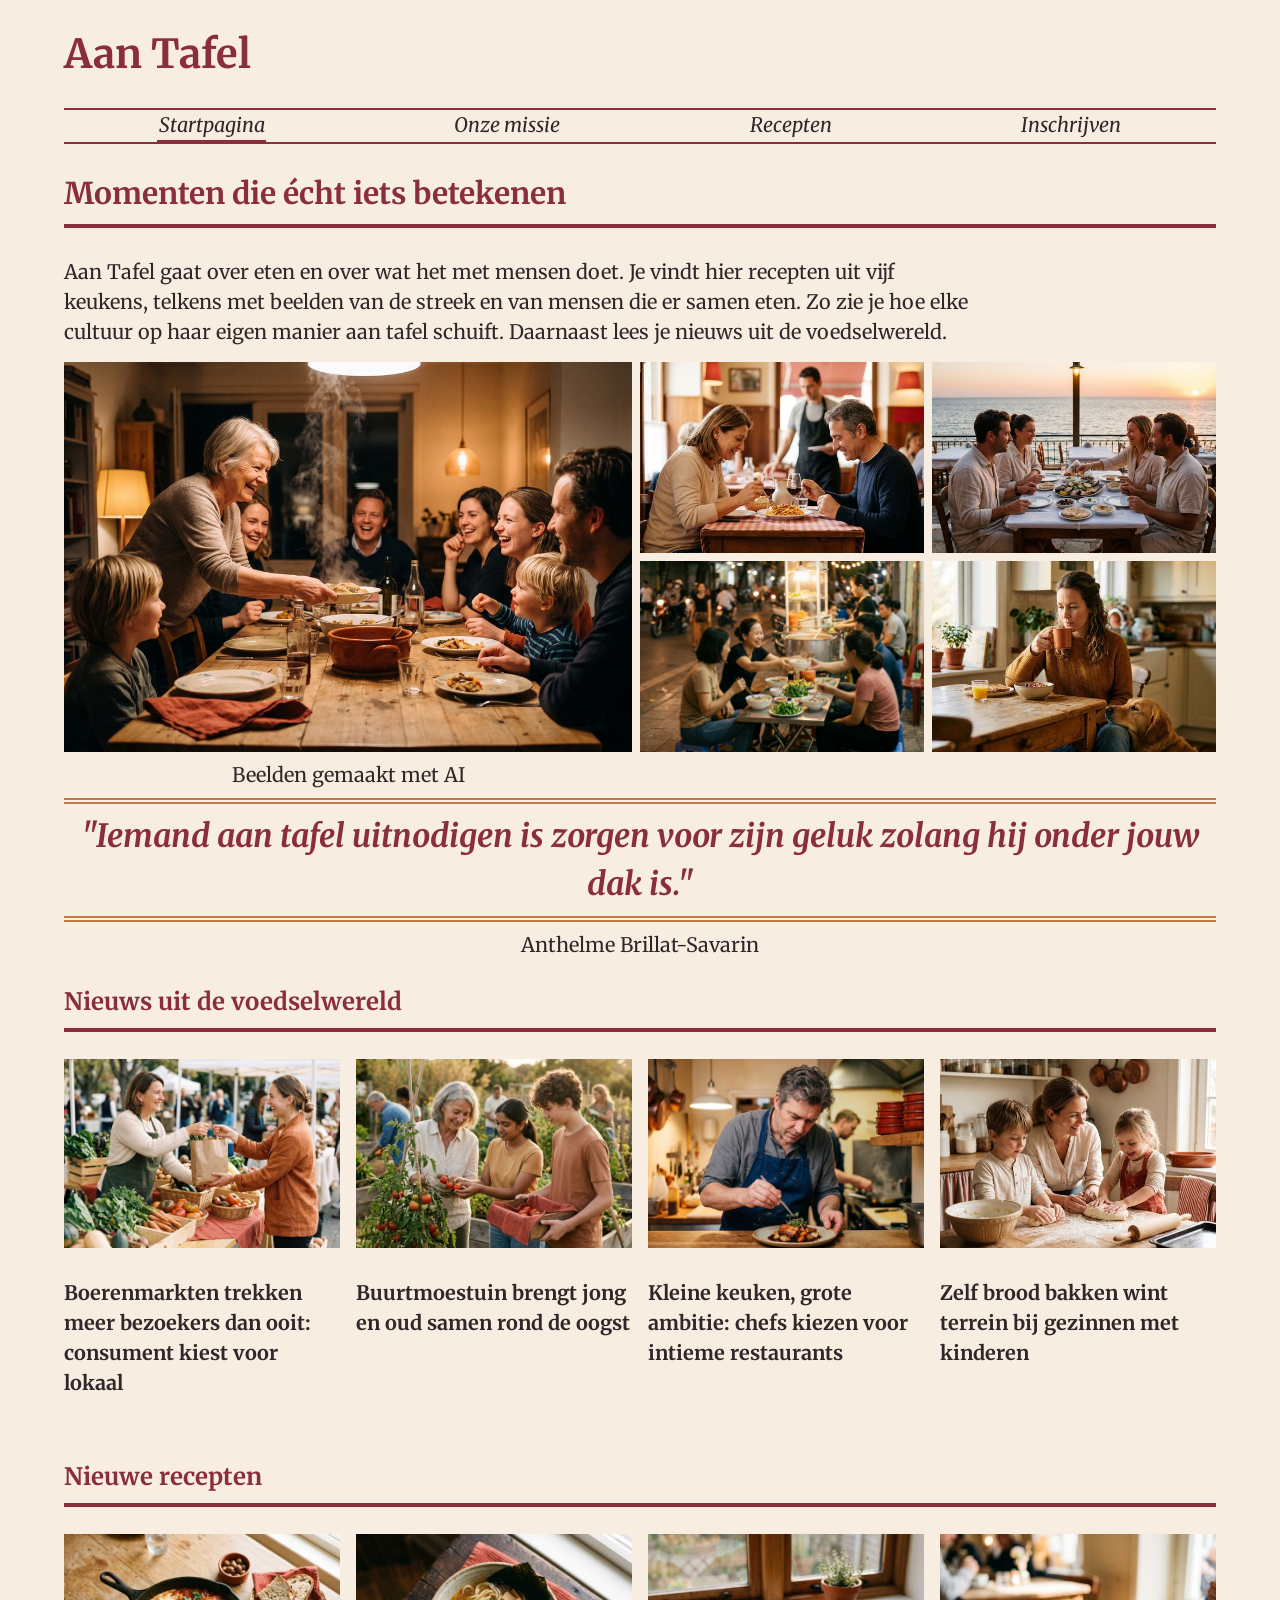
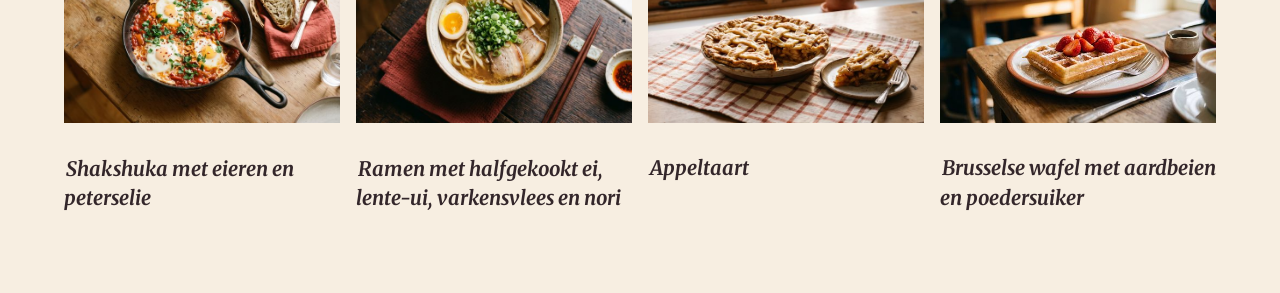
==== commit 23857272: "Add picture container to img Solves iphone and ipad img overlap issues above 1024px" ====
--- a/index.html
+++ b/index.html
@@ -62,10 +62,13 @@
                     <img src="img/startpagina/tablet/h3.jpg" alt="Twee koppels delen mezze en vis op een terras aan zee bij zonsondergang.">
                 </picture>
 
-                <img class="visible-from-desktop" src="img/startpagina/desktop/h4.jpg" alt="Vrienden zitten 's avonds op lage plastic krukjes aan een straatkraampje in Hanoi en delen kommen pho en verse kruiden.">
-
-                <img class="visible-from-desktop" src="img/startpagina/desktop/h5.jpg"
-                    alt="Vrouw ontbijt met koffie aan de keukentafel terwijl haar golden retriever zijn kop op haar knie legt">
+                <picture class="visible-from-desktop">
+                    <img src="img/startpagina/desktop/h4.jpg" alt="Vrienden zitten 's avonds op lage plastic krukjes aan een straatkraampje in Hanoi en delen kommen pho en verse kruiden.">
+                </picture>
+
+                <picture class="visible-from-desktop">
+                    <img src="img/startpagina/desktop/h5.jpg" alt="Vrouw ontbijt met koffie aan de keukentafel terwijl haar golden retriever zijn kop op haar knie legt">
+                </picture>
 
                 <figcaption>Beelden gemaakt met AI</figcaption>
 
@@ -124,8 +127,9 @@
 
             <article class="visible-from-desktop">
 
-                <img src="img/startpagina/desktop/n4.jpg"
-                    alt="Moeder en twee kinderen kneden samen brooddeeg op een bebloemde tafel.">
+                <picture>
+                    <img src="img/startpagina/desktop/n4.jpg" alt="Moeder en twee kinderen kneden samen brooddeeg op een bebloemde tafel.">
+                </picture>
 
                 <h4>Zelf brood bakken wint terrein bij gezinnen met kinderen</h4>
             </article>
@@ -167,7 +171,9 @@
 
             <article class="visible-from-desktop">
 
-                <img src="img/startpagina/desktop/r4.jpg" alt="Brusselse wafel in een gezellig café.">
+                <picture>
+                    <img src="img/startpagina/desktop/r4.jpg" alt="Brusselse wafel in een gezellig café.">
+                </picture>
 
                 <h4><a href="recepten.html#waffle">Brusselse wafel met aardbeien en poedersuiker</a></h4>
             </article>
--- a/style.css
+++ b/style.css
@@ -224,7 +224,6 @@
 
 button{
     background-color: var(--background-color);
-    transition: all 1s ease-in-out;
 }
 
 button:hover{
@@ -236,7 +235,8 @@
     text-decoration: none;
     font-style: italic;
     margin-inline: var(--special-small-margin);
-    font-size: clamp(var(--font-size-a), var(--font-scaling-value) + var(--font-size-a), var(--font-max-a));
+    /*Custom properties caused invisibility issues in the header on webkit (safari)*/
+    font-size: clamp(1rem, 1dvw + 1rem, 1.245rem);
 }
 
 a:hover{
@@ -295,7 +295,7 @@
     text-align: center;
 }
 
-blockquote p, blockquote, figcaption, .mission, .recipe-article, form button{
+blockquote p, blockquote, figcaption, .mission, .recipe-article, form button, .subscription, form, input, label, button{
     margin: auto;
 }
 
@@ -303,17 +303,19 @@
 
 
 /*"INSCHRIJVEN" PAGE*/
+
 
 form{
     display: grid;
-    width: 70dvw;
-    gap: var(--primary-gap);
-    margin: auto;
-    padding-block: 5dvw;
+    gap: var(--tertiary-gap);
+    width: 80dvw;
+}
+
+form div, input, label, button{
+    width: 100%;
 }
 
 form button{
-    width: fit-content;
     padding: 0.5rem;
 }
 
@@ -327,11 +329,15 @@
 
 input[type="checkbox"]{
     accent-color: var(--primary-accent);
+    width: 1em;
+    height: 1em;
 }
 
 input{
     color: var(--primary-accent);
     font-size: var(--font-size-large);
+    border: 0.1rem solid var(--text-color);
+
 }
 
 /*hides or shows content based based on screen size*/
@@ -431,6 +437,13 @@
     }
     /*end of "recepten" page*/
 
+
+    /*"INSCHRIJVEN" PAGE START*/
+    /*I decrease the size to keep the form reasonably wide but not insanely wide as screens become bigger*/
+    form{
+        width: 70dvw;
+    }
+
 }
 
 /*DESKTOP SIZE*/
@@ -509,6 +522,11 @@
 
     .subscription{
         gap: var(--primary-gap);
+    }
+
+
+    form{
+        width: 60dvw;
     }
 
 
@@ -545,4 +563,9 @@
         grid-template-rows: 0.8fr 0.2fr;
     }
 
-}
+
+    form{
+        width: 55dvw;
+    }
+
+}
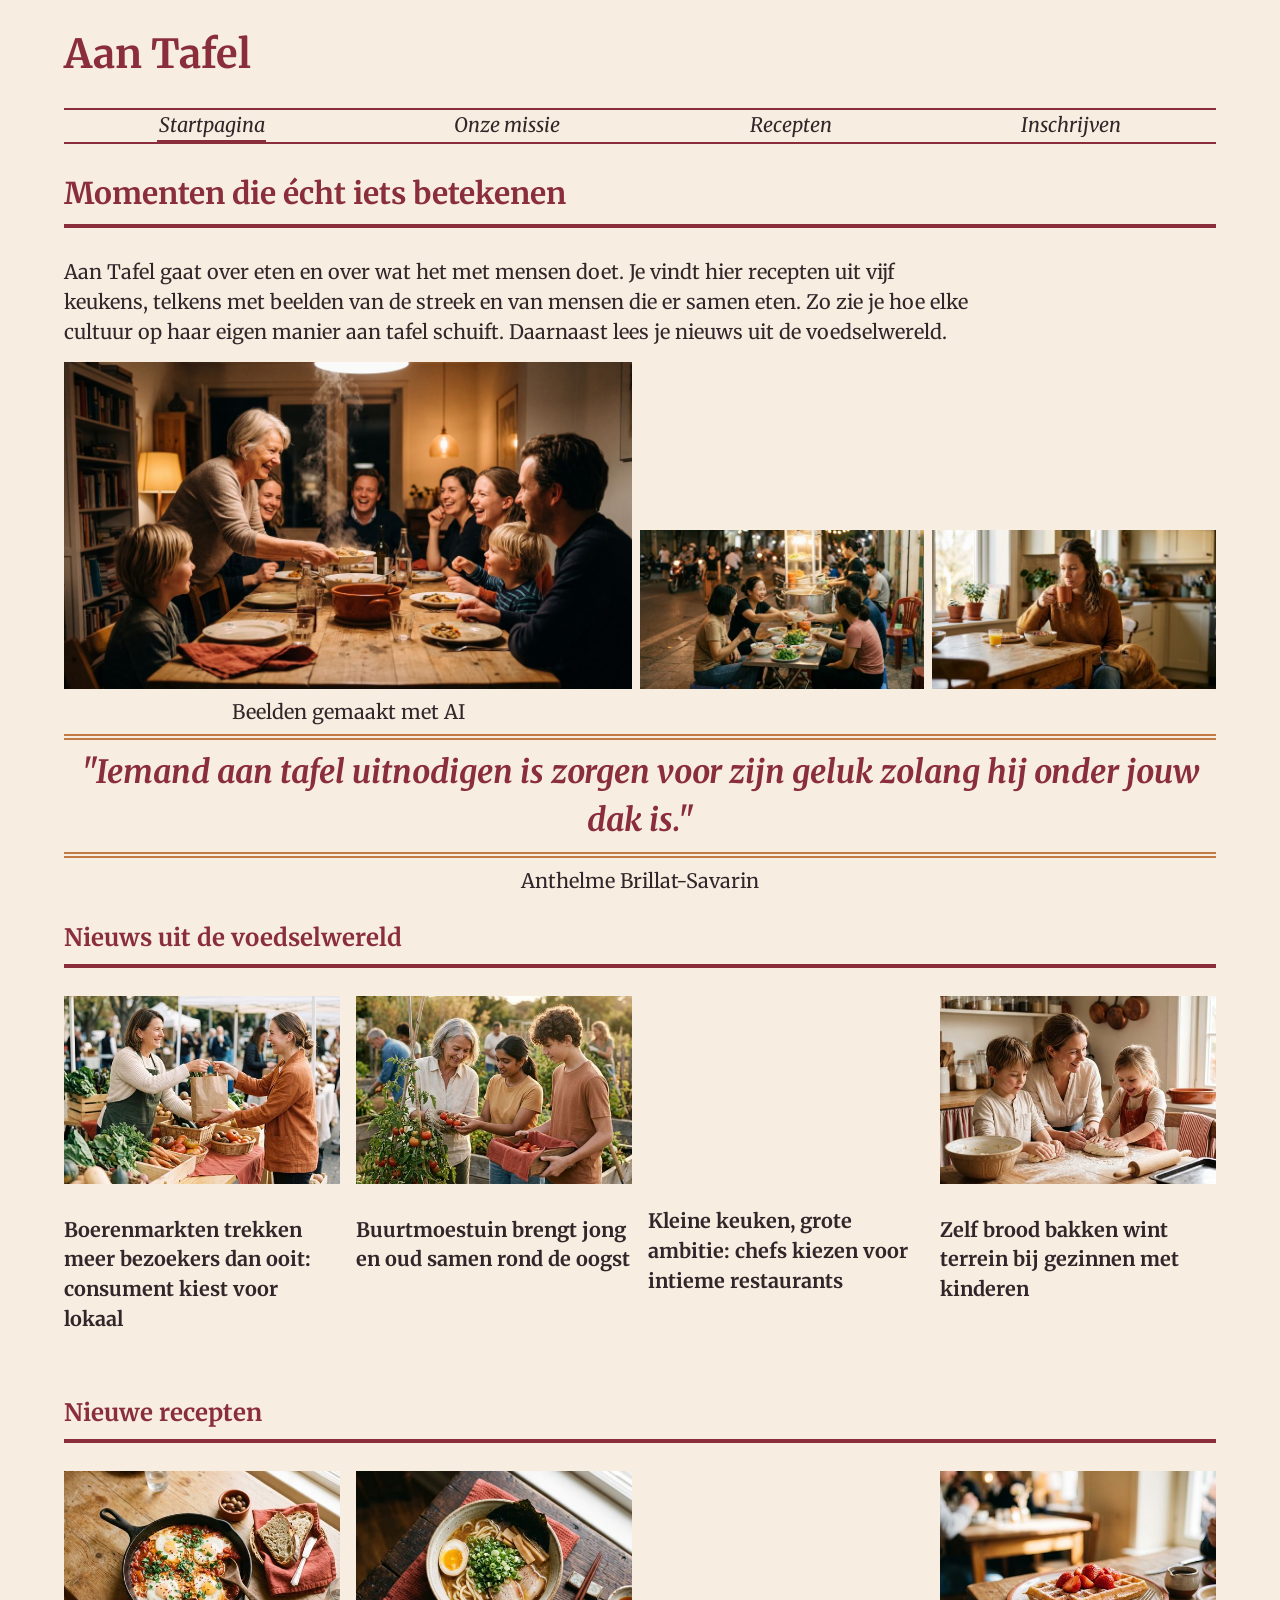
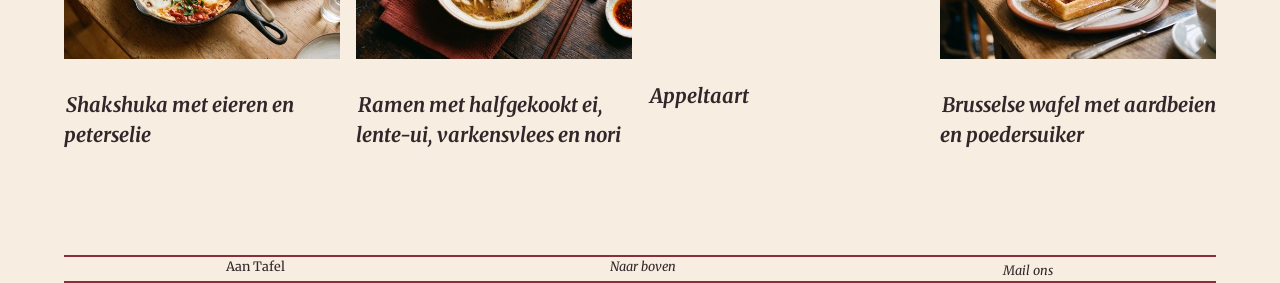
==== commit baf83cf6: "Add lazy=loading to non top located img's" ====
--- a/index.html
+++ b/index.html
@@ -100,7 +100,7 @@
                 <picture>
                     <source media="(min-width: 1024px)" srcset="img/startpagina/desktop/n1.jpg">
                     <source media="(min-width: 600px)" srcset="img/startpagina/tablet/n1.jpg">
-                    <img src="img/startpagina/mobiel/n1.jpg"
+                    <img loading="lazy" src="img/startpagina/mobiel/n1.jpg"
                         alt="Verkoopster geeft een klant een papieren zak groenten mee op een boerenmarkt.">
                 </picture>
                 <h4>Boerenmarkten trekken meer bezoekers dan ooit: consument kiest voor lokaal</h4>
@@ -110,7 +110,7 @@
                 <picture>
                     <source media="(min-width: 1024px)" srcset="img/startpagina/desktop/n2.jpg">
                     <source media="(min-width: 600px)" srcset="img/startpagina/tablet/n2.jpg">
-                    <img src="img/startpagina/mobiel/n2.jpg"
+                    <img loading="lazy" src="img/startpagina/mobiel/n2.jpg"
                         alt="Buren van verschillende leeftijden oogsten samen tomaten in een buurttuin.">
                 </picture>
                 <h4>Buurtmoestuin brengt jong en oud samen rond de oogst</h4>
@@ -119,7 +119,7 @@
             <article class="visible-from-tablet">
                 <picture>
                     <source media="(min-width: 1024px)" srcset="img/startpagina/desktop/n3.jpg">
-                    <img src="img/startpagina/tablet/n3.jpg"
+                    <img loading="lazy" src="img/startpagina/tablet/n3.jpg"
                         alt="Chef werkt met een pincet een bord af in een kleine restaurantkeuken.">
                 </picture>
                 <h4>Kleine keuken, grote ambitie: chefs kiezen voor intieme restaurants</h4>
@@ -128,7 +128,7 @@
             <article class="visible-from-desktop">
 
                 <picture>
-                    <img src="img/startpagina/desktop/n4.jpg" alt="Moeder en twee kinderen kneden samen brooddeeg op een bebloemde tafel.">
+                    <img loading="lazy" src="img/startpagina/desktop/n4.jpg" alt="Moeder en twee kinderen kneden samen brooddeeg op een bebloemde tafel.">
                 </picture>
 
                 <h4>Zelf brood bakken wint terrein bij gezinnen met kinderen</h4>
@@ -145,7 +145,7 @@
                 <picture>
                     <source media="(min-width: 1024px)" srcset="img/startpagina/desktop/r1.jpg">
                     <source media="(min-width: 600px)" srcset="img/startpagina/tablet/r1.jpg">
-                    <img src="img/startpagina/mobiel/r1.jpg"
+                    <img loading="lazy" src="img/startpagina/mobiel/r1.jpg"
                         alt="Shakshuka in een gietijzeren pan, met brood ernaast.">
                 </picture>
                 <h4><a href="recepten.html#shakshuka">Shakshuka met eieren en peterselie</a></h4>
@@ -155,7 +155,7 @@
                 <picture>
                     <source media="(min-width: 1024px)" srcset="img/startpagina/desktop/r2.jpg">
                     <source media="(min-width: 600px)" srcset="img/startpagina/tablet/r2.jpg">
-                    <img src="img/startpagina/mobiel/r2.jpg" alt="Ramen in een kom.">
+                    <img loading="lazy" src="img/startpagina/mobiel/r2.jpg" alt="Ramen in een kom.">
                 </picture>
                 <h4><a href="recepten.html#ramen">Ramen met halfgekookt ei, lente-ui, varkensvlees en nori</a></h4>
             </article>
@@ -163,7 +163,7 @@
             <article class="visible-from-tablet">
                 <picture>
                     <source media="(min-width: 1024px)" srcset="img/startpagina/desktop/r3.jpg">
-                    <img src="img/startpagina/tablet/r3.jpg"
+                    <img loading="lazy" src="img/startpagina/tablet/r3.jpg"
                         alt="Appeltaart met rasterdeeg op een geruit doek, met een stuk op een bordje.">
                 </picture>
                 <h4><a href="recepten.html#apple-pie">Appeltaart</a></h4>
@@ -172,7 +172,7 @@
             <article class="visible-from-desktop">
 
                 <picture>
-                    <img src="img/startpagina/desktop/r4.jpg" alt="Brusselse wafel in een gezellig café.">
+                    <img loading="lazy" src="img/startpagina/desktop/r4.jpg" alt="Brusselse wafel in een gezellig café.">
                 </picture>
 
                 <h4><a href="recepten.html#waffle">Brusselse wafel met aardbeien en poedersuiker</a></h4>
--- a/style.css
+++ b/style.css
@@ -42,18 +42,15 @@
     --font-size-medium: 1.2rem;
     --font-size-regular: 1rem;
     --font-size-small: 0.8rem;
-    --font-size-a: 1rem;
     --font-max-h1: 2.5rem;
     --font-max-h2: 1.875rem;
     --font-max-h3: 1.5rem;
     --font-max-h4: 1.245rem;
     --font-max-p: 1.245rem;
-    --font-max-a: 1.245rem;
     --font-scaling-value: 1dvw;
     --special-small-margin: 0.1rem;
     --clamp-min: 0rem;
     --clamp-max: 0rem;
-    --clamp-ideal: 0rem;
 }
 
 *{
@@ -67,9 +64,7 @@
 }
 
 img, picture{
-    max-height: 100%;
     height: 100%;
-    /*Instead max-width because the images didn't fill the space as desired*/
     width: 100%;
 }
 
@@ -87,7 +82,7 @@
     line-height: var(--par-line-height);
 }
 
-section, article, aside, figure, main, div{
+section, article, figure, main, div{
     display: grid;
 }
 
@@ -100,7 +95,7 @@
     margin: auto;
 }
 
-section, article, aside{
+section, article{
     gap: var(--tertiary-gap);
 }
 
@@ -179,7 +174,7 @@
     --clamp-max: var(--font-size-large);
 }
 
-p{
+p, legend{
     max-width: 70ch;
 }
 
@@ -271,13 +266,6 @@
     font-size: var(--font-size-small);
 }
 
-
-/*WEBPAGES*/
-
-/*HOMEPAGE*/
-
-
-
 /*BLOCKQUOTE*/
 
 blockquote{
@@ -295,12 +283,9 @@
     text-align: center;
 }
 
-blockquote p, blockquote, figcaption, .mission, .recipe-article, form button, .subscription, form, input, label, button{
+blockquote p, blockquote, figcaption, .mission, .recipe-article, form button, .subscription, form{
     margin: auto;
 }
-
-/*RECIPES PAGE*/
-
 
 /*"INSCHRIJVEN" PAGE*/
 
@@ -311,20 +296,36 @@
     width: 80dvw;
 }
 
-form div, input, label, button{
+form button{
+    max-width: 80%;
+    padding: 0.5rem;
+}
+
+.checkbox-section{
+    gap: var(--tertiary-gap);
+    grid-template-columns: max-content auto;
+    margin-top: 1rem;
+}
+
+.checkbox-section input, .checkbox-section label{
+    margin-top: auto;
+    margin-bottom: auto;
+}
+
+fieldset{
+    min-width: 0;
+    border: none;
     width: 100%;
 }
 
-form button{
-    padding: 0.5rem;
-}
-
-.checkbox-section{
-    gap: var(--fourth-gap);
-}
-
-.checkbox-section input{
-    grid-column: 2 / 3;
+form input{
+    width: 100%;
+}
+
+legend{
+    font-size: var(--font-size-medium);
+    margin-bottom: 1rem;
+    font-weight: 700;
 }
 
 input[type="checkbox"]{
@@ -375,7 +376,7 @@
         display: grid;
     }
 
-    img.visible-from-tablet, picture.visible-from-tablet{
+    picture.visible-from-tablet{
         display: block;
     }
 
@@ -441,7 +442,7 @@
     /*"INSCHRIJVEN" PAGE START*/
     /*I decrease the size to keep the form reasonably wide but not insanely wide as screens become bigger*/
     form{
-        width: 70dvw;
+        width: 50dvw;
     }
 
 }
@@ -455,7 +456,7 @@
         display: grid;
     }
 
-    picture.visible-from-desktop, img.visible-from-desktop{
+    picture.visible-from-desktop{
         display: block;
     }
 
@@ -526,7 +527,7 @@
 
 
     form{
-        width: 60dvw;
+        width: 40dvw;
     }
 
 
@@ -565,7 +566,7 @@
 
 
     form{
-        width: 55dvw;
-    }
-
-}
+        width: 35dvw;
+    }
+
+}
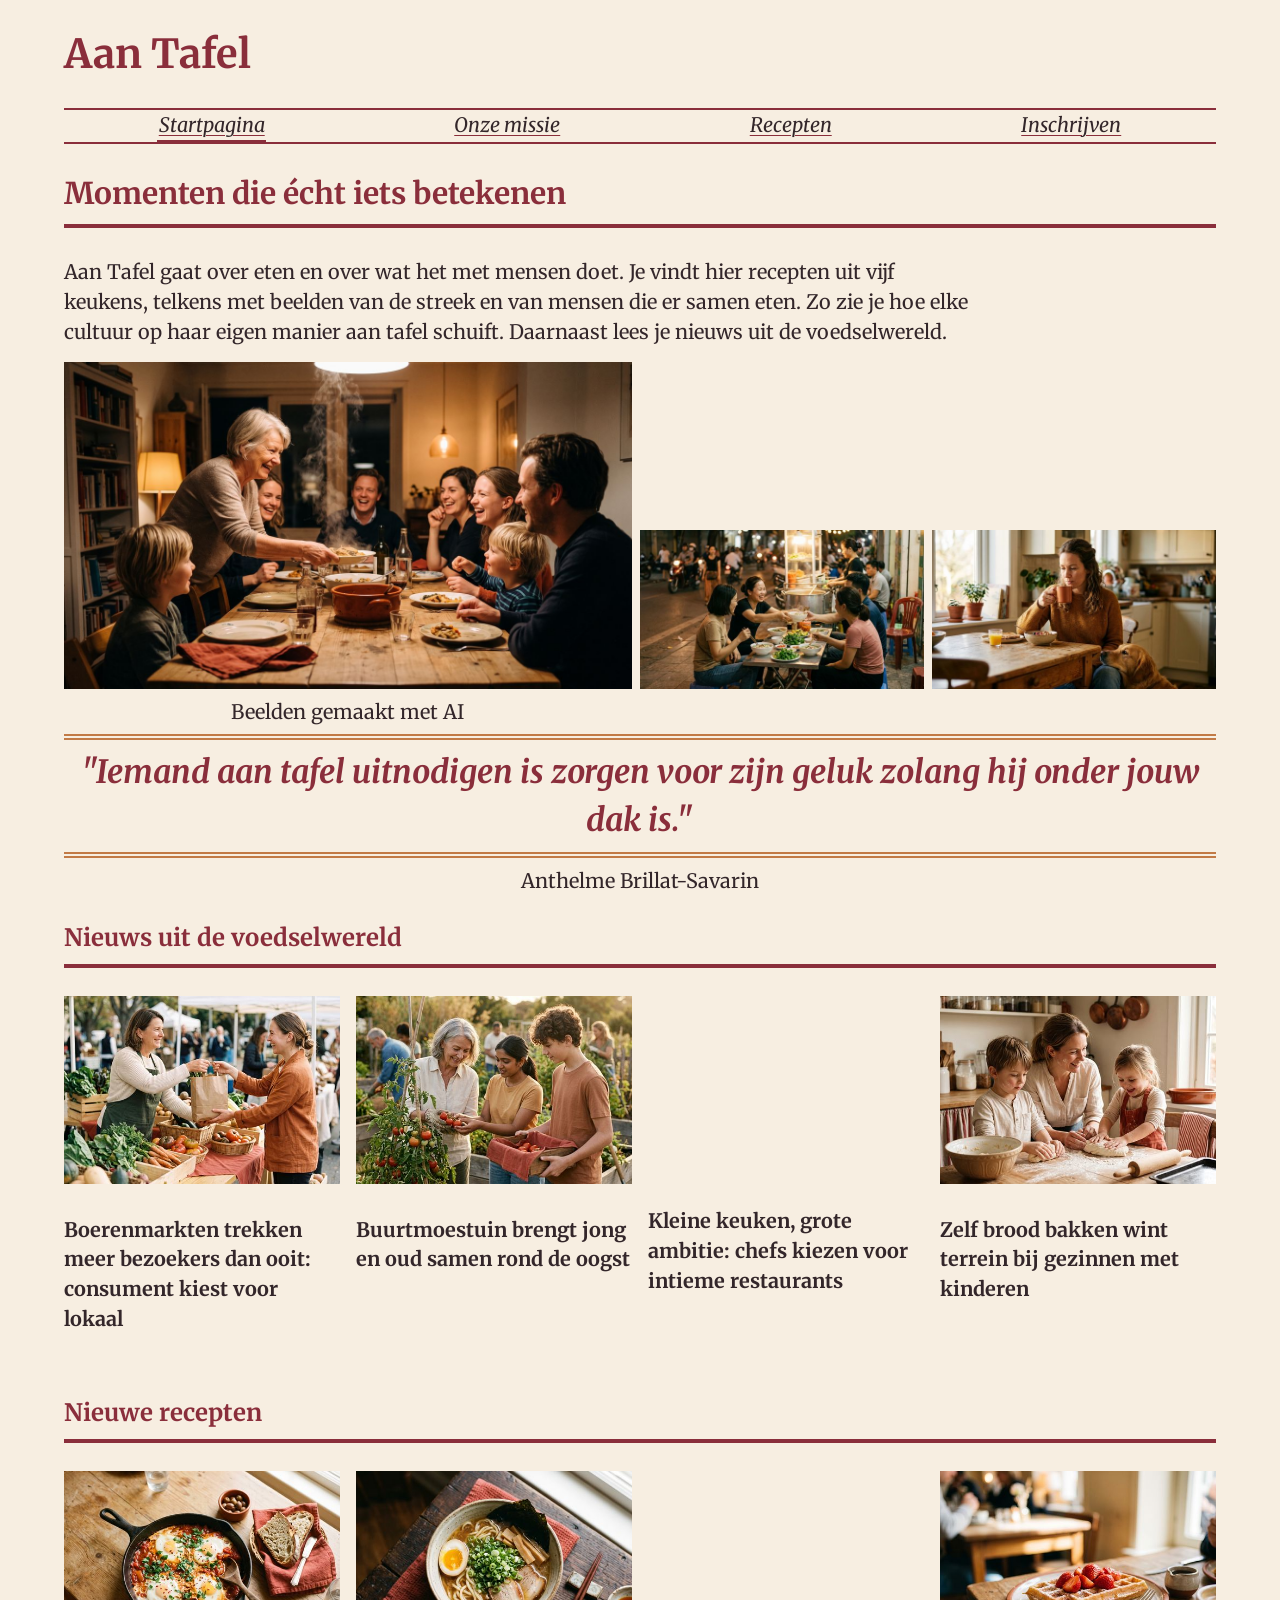
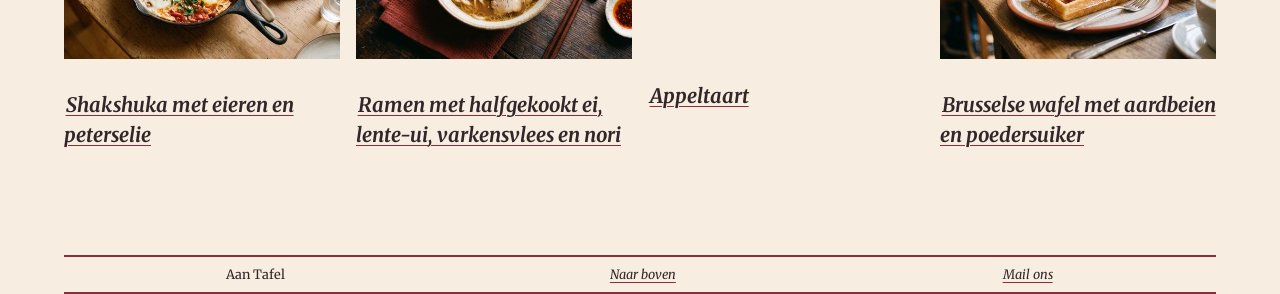
==== commit 0ca9d732: "Set alignment left for recipes articles" ====
--- a/index.html
+++ b/index.html
@@ -94,7 +94,8 @@
             <h3>Nieuws uit de voedselwereld</h3>
 
             <!-- This news section is placeholder content. It would require
-             another page. Which was beyond the scope of this project. Give time constraints.
+             another page. Which was beyond the scope of this project. Given time constraints I stuck to four pages.
+             The four pages should show that I could make that news page if it was necessary.
              I didn't want to add "fake" links. So I just made the headers without them. -->
             <article>
                 <picture>
--- a/style.css
+++ b/style.css
@@ -80,6 +80,8 @@
     background-color: var(--background-color);
     min-height: 100dvh;
     line-height: var(--par-line-height);
+    width: 98dvw;
+    margin: auto;
 }
 
 section, article, figure, main, div{
@@ -95,6 +97,20 @@
     margin: auto;
 }
 
+footer{
+    display: flex;
+    justify-content: space-evenly;
+    border-top: 0.15rem solid var(--primary-accent);
+    align-items: center;
+    padding-top: var(--fourth-gap);
+    padding-bottom: var(--fourth-gap);
+}
+
+/*Removes extra line height, such that the anchor aligns with the rest of the footer elements.*/
+address{
+    display: flex;
+}
+
 section, article{
     gap: var(--tertiary-gap);
 }
@@ -115,6 +131,11 @@
     max-width: 70ch;
 }
 
+.recipes-ul{
+    display: flex;
+    flex-flow: wrap;
+    gap: var(--tertiary-gap);
+}
 
 
 /*Text related styling*/
@@ -219,6 +240,7 @@
 
 button{
     background-color: var(--background-color);
+    margin-bottom: 1rem;
 }
 
 button:hover{
@@ -227,7 +249,9 @@
 
 a:link, a:visited{
     color: var(--text-color);
-    text-decoration: none;
+    text-underline-offset: 0.2rem;
+    text-decoration-color: var(--primary-accent);
+    text-decoration-thickness: 0.05rem;
     font-style: italic;
     margin-inline: var(--special-small-margin);
     /*Custom properties caused invisibility issues in the header on webkit (safari)*/
@@ -239,8 +263,6 @@
     text-decoration: underline solid var(--primary-accent) 0.05rem;
 }
 
-/*HEADER and FOOTER*/
-
 header nav ul{
     display: grid;
     grid-template-columns: repeat(2, 1fr);
@@ -254,12 +276,6 @@
 header{
     display: flex;
     flex-direction: column;
-}
-
-footer{
-    display: flex;
-    justify-content: space-evenly;
-    border-top: 0.15rem solid var(--primary-accent);
 }
 
 footer p, footer a:link, footer a:visited{
@@ -283,7 +299,7 @@
     text-align: center;
 }
 
-blockquote p, blockquote, figcaption, .mission, .recipe-article, form button, .subscription, form{
+blockquote p, blockquote, figcaption, .mission, form button, .subscription, form{
     margin: auto;
 }
 
@@ -483,10 +499,6 @@
         grid-template-rows: 1fr;
     }
 
-    .mission-tb-pics figcaption{
-        grid-area: 2 / 1 / 3 / -1;
-    }
-
     .mission{
         margin-top: 5rem;
         margin-bottom: 5rem;
@@ -513,10 +525,6 @@
         grid-area: 3 / 1 / 4 / -1;
     }
 
-    .recipe-article{
-        width: 90%;
-    }
-
     /*"RECEPTEN" END*/
 
     /*"INSCHRIJVEN" START*/
@@ -554,16 +562,13 @@
 
     /*HOMEPAGE END*/
 
-    .recipe-article picture, .recipe-article img{
-        max-width: 35dvw;
+    .recipe-article img{
         max-height: 40dvh;
-        margin: auto;
     }
 
     .recipe-article figure{
-        grid-template-rows: 0.8fr 0.2fr;
-    }
-
+        grid-template-rows: repeat(2, 1fr), auto;
+    }
 
     form{
         width: 35dvw;
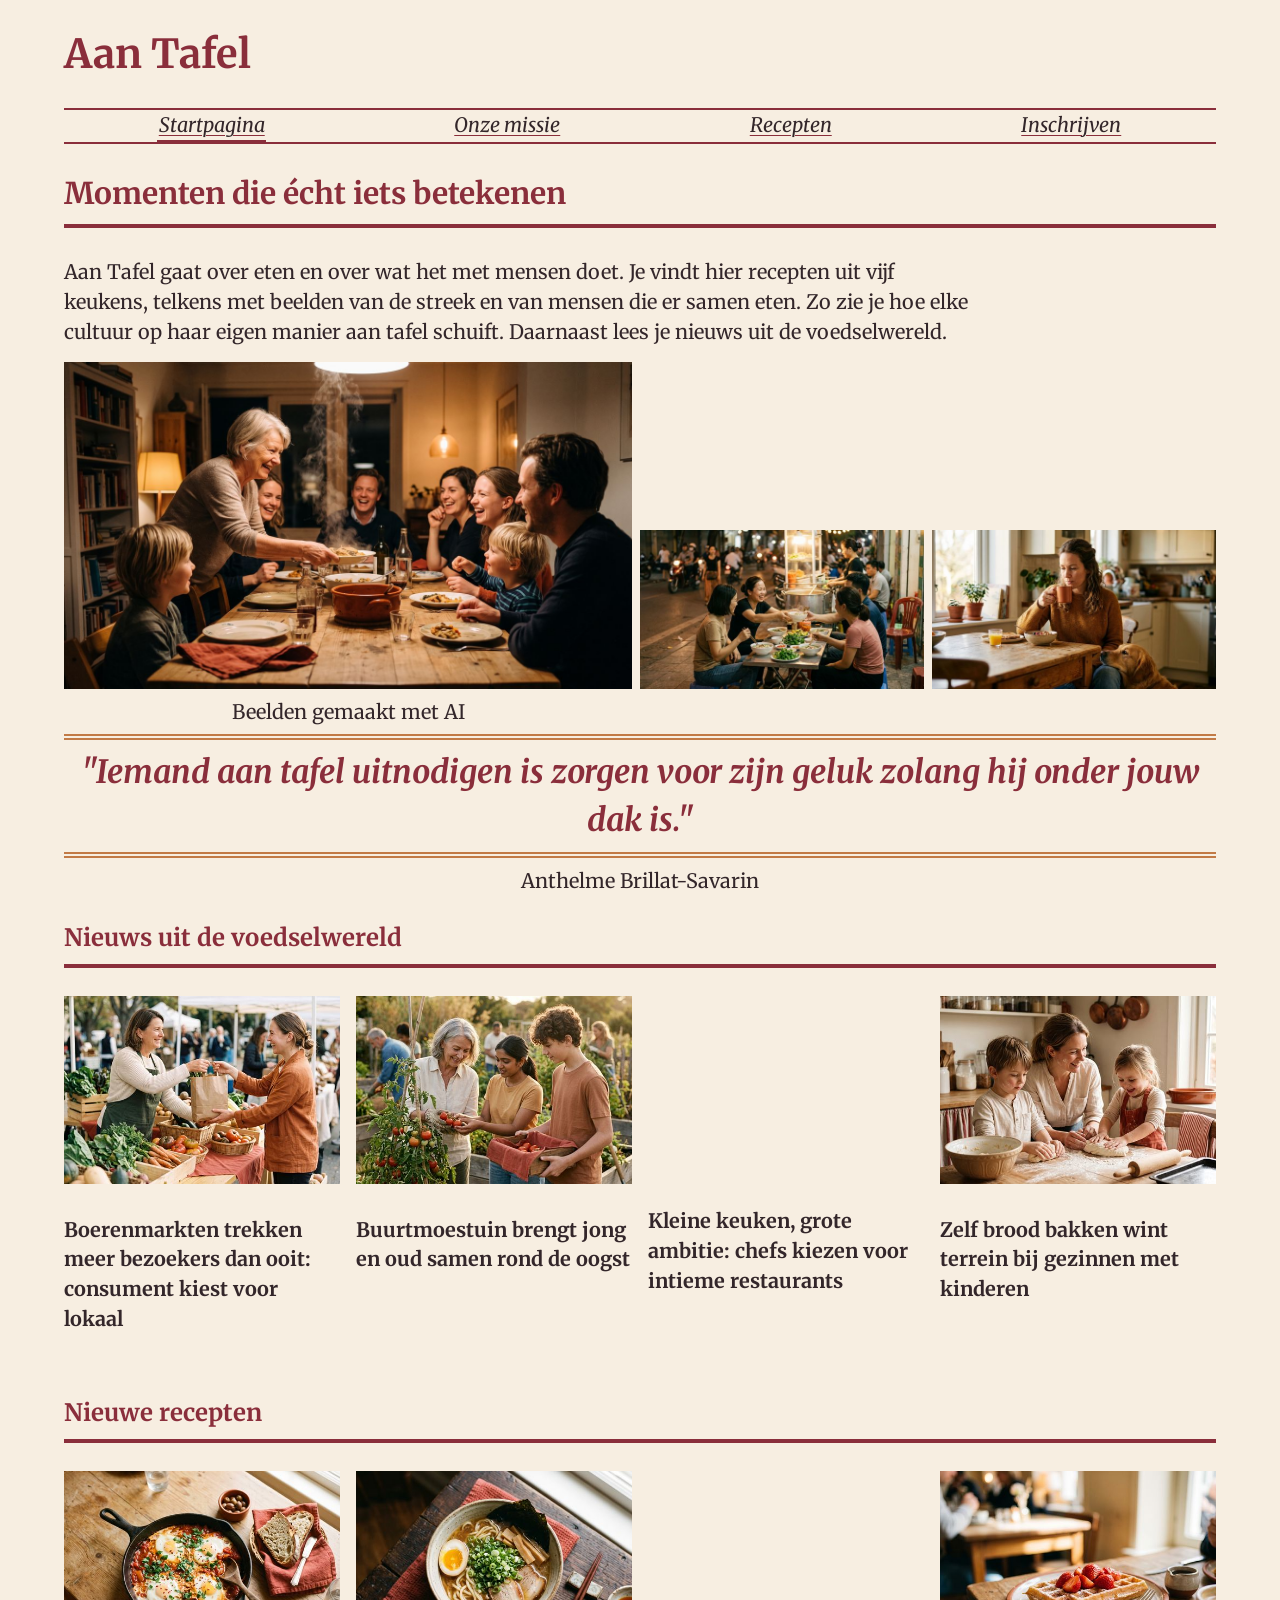
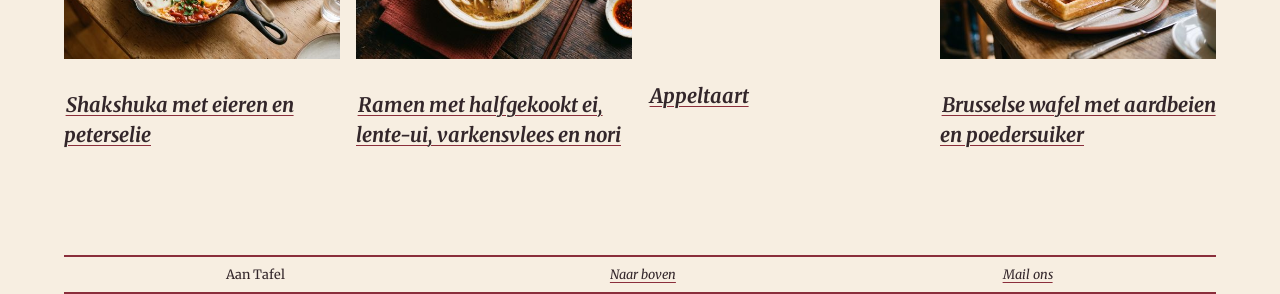
==== commit fedc9706: "Add aria labels to nav" ====
--- a/index.html
+++ b/index.html
@@ -11,7 +11,7 @@
 <body>
     <header id="header">
         <h1>Aan Tafel</h1>
-        <nav>
+        <nav aria-label="Hoofdmenu">
             <ul>
                 <li id="current" class="make-header-underlining">
                     <a aria-current="page" href="index.html">Startpagina</a>
--- a/style.css
+++ b/style.css
@@ -80,7 +80,6 @@
     background-color: var(--background-color);
     min-height: 100dvh;
     line-height: var(--par-line-height);
-    width: 98dvw;
     margin: auto;
 }
 
@@ -93,7 +92,7 @@
 }
 
 main, header, footer{
-    width: 96dvw;
+    width: 96%;
     margin: auto;
 }
 
@@ -299,7 +298,7 @@
     text-align: center;
 }
 
-blockquote p, blockquote, figcaption, .mission, form button, .subscription, form{
+blockquote p, blockquote, figcaption, .mission{
     margin: auto;
 }
 
@@ -309,17 +308,16 @@
 form{
     display: grid;
     gap: var(--tertiary-gap);
-    width: 80dvw;
+    width: 80%;
 }
 
 form button{
-    max-width: 80%;
     padding: 0.5rem;
 }
 
 .checkbox-section{
     gap: var(--tertiary-gap);
-    grid-template-columns: max-content auto;
+    grid-template-columns: max-content max-content;
     margin-top: 1rem;
 }
 
@@ -368,7 +366,7 @@
 @media (min-width: 380px){
 
     main, header, footer{
-        width: 90dvw;
+        width: 90%;
     }
 }
 
@@ -458,7 +456,7 @@
     /*"INSCHRIJVEN" PAGE START*/
     /*I decrease the size to keep the form reasonably wide but not insanely wide as screens become bigger*/
     form{
-        width: 50dvw;
+        width: 50%;
     }
 
 }
@@ -535,7 +533,7 @@
 
 
     form{
-        width: 40dvw;
+        width: 40%;
     }
 
 
@@ -567,11 +565,11 @@
     }
 
     .recipe-article figure{
-        grid-template-rows: repeat(2, 1fr), auto;
+        grid-template-rows: 1fr 1fr auto;
     }
 
     form{
-        width: 35dvw;
-    }
-
-}
+        width: 35%;
+    }
+
+}
